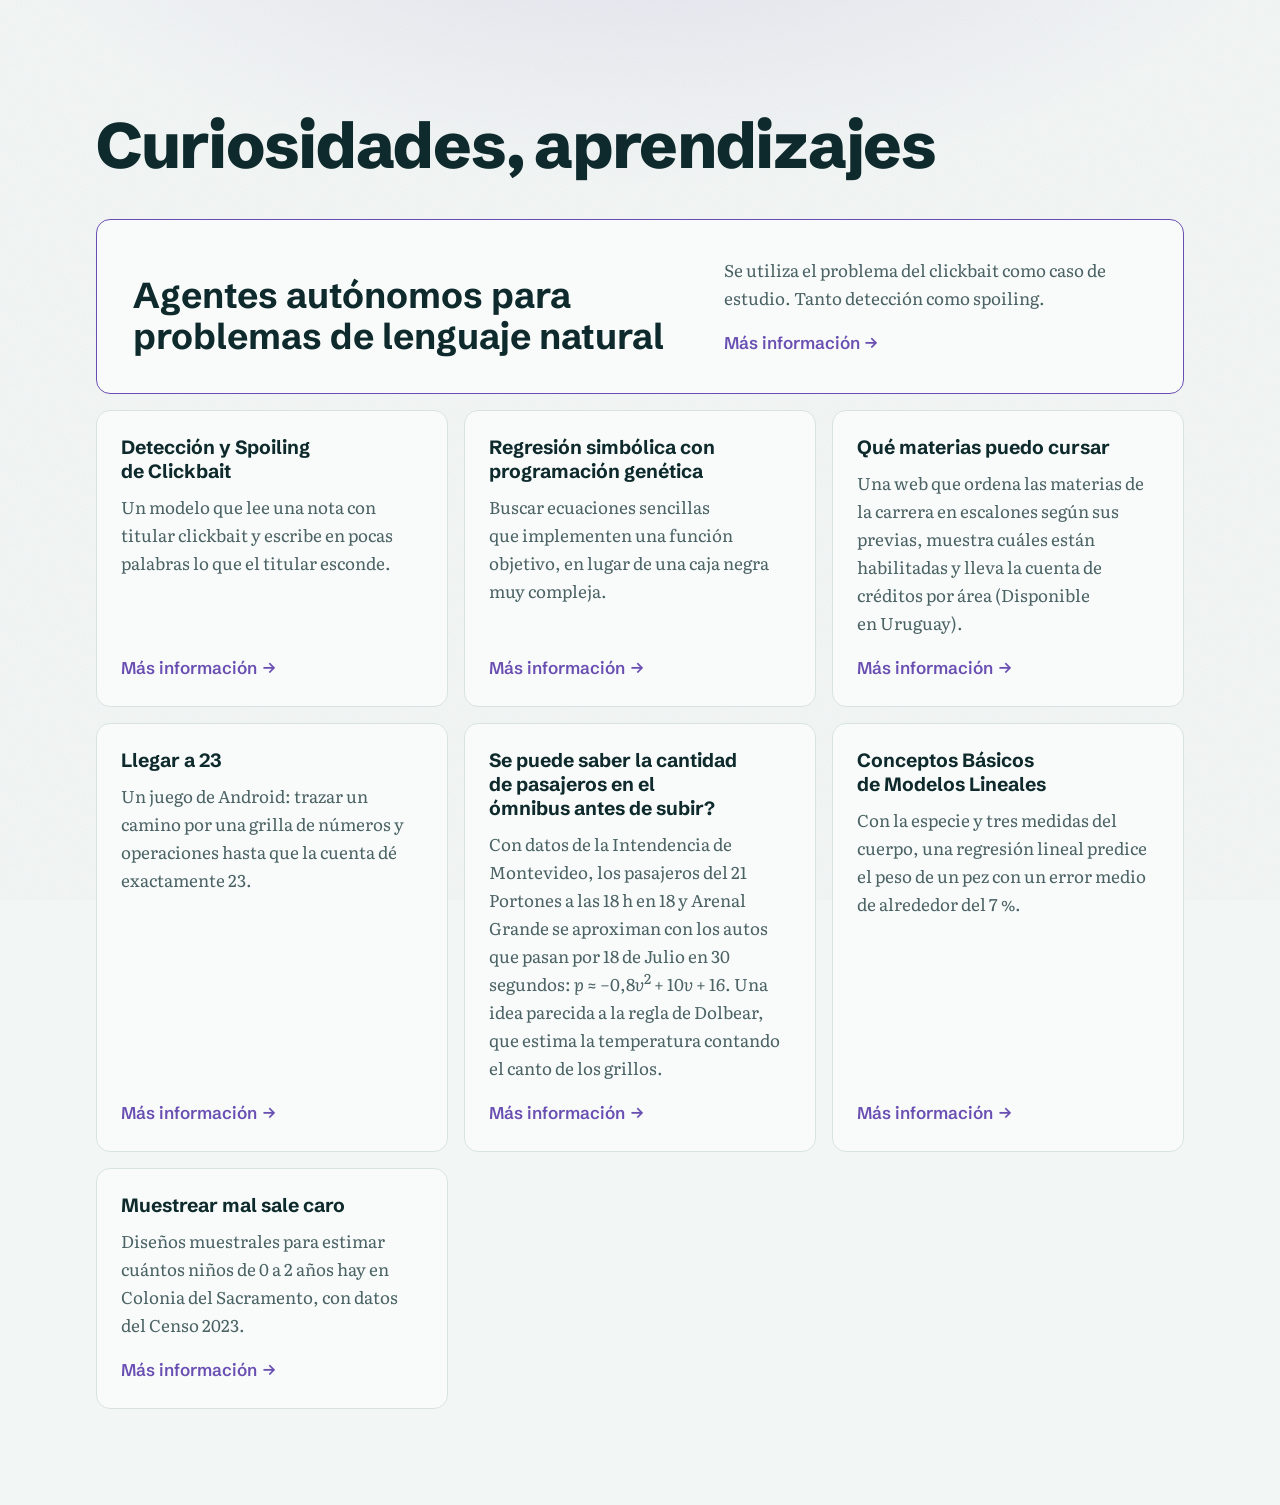
==== index.html @ 61225dcb "font" ====
<!doctype html>
<html lang="es">
<head>
  <meta charset="utf-8">
  <meta name="viewport" content="width=device-width, initial-scale=1">
  <title>Díaz Cerecetto</title>
  <link rel="preconnect" href="https://fonts.googleapis.com">
  <link rel="preconnect" href="https://fonts.gstatic.com" crossorigin>
  <link rel="stylesheet" href="https://fonts.googleapis.com/css2?family=Literata:ital,opsz,wght@0,7..72,400..700;1,7..72,400..700&family=Schibsted+Grotesk:wght@400..900&display=swap">
  <link rel="stylesheet" href="styles.css">
</head>
<body>
  <header>
    <h1>Curiosidades, aprendizajes</h1>
  </header>

  <main>
    <article>
      <h2>Agentes autónomos para problemas de lenguaje natural</h2>
      <p>Se utiliza el problema del clickbait como caso de estudio. Tanto detección como spoiling.</p>
      <p><a href="https://diazcerecetto.github.io/clickbait/">Más información</a></p>
    </article>

    <article>
      <h2>Detección y Spoiling de Clickbait</h2>
      <p>Un modelo que lee una nota con titular clickbait y escribe en pocas palabras lo que el titular esconde.</p>
      <p><a href="https://ceur-ws.org/Vol-4098/TA1C_paper1.pdf">Más información</a></p>
    </article>

    <article>
      <h2>Regresión simbólica con programación genética</h2>
      <p>Buscar ecuaciones sencillas que implementen una función objetivo, en lugar de una caja negra muy compleja.</p>
      <p><a href="https://hdl.handle.net/20.500.12008/48506">Más información</a></p>
    </article>

    <article>
      <h2>Qué materias puedo cursar</h2>
      <p>Una web que ordena las materias de la carrera en escalones según sus previas, muestra cuáles están habilitadas y lleva la cuenta de créditos por área (Disponible en Uruguay).</p>
      <p><a href="https://previas.uy">Más información</a></p>
    </article>

    <article>
      <!-- Más adelante: versión web jugable en esta página. -->
      <h2>Llegar a 23</h2>
      <p>Un juego de Android: trazar un camino por una grilla de números y operaciones hasta que la cuenta dé exactamente 23.</p>
      <p><a href="https://play.google.com/store/apps/details?id=com.twentythree.app">Más información</a></p>
    </article>

    <article>
      <h2>Se puede saber la cantidad de pasajeros en el ómnibus antes de subir?</h2>
      <p>Con datos de la Intendencia de Montevideo, los pasajeros del 21 Portones a las 18&nbsp;h en 18 y Arenal Grande se aproximan con los autos que pasan por 18 de Julio en 30 segundos: <var>p</var> ≈ −0,8<var>v</var><sup>2</sup> + 10<var>v</var> + 16. Una idea parecida a la regla de Dolbear, que estima la temperatura contando el canto de los grillos.</p>
      <p><a href="https://github.com/DiazCerecetto/EstadisticaDescriptiva25/blob/main/docs/Poster.png">Más información</a></p>
    </article>

    <article>
      <h2>Conceptos Básicos de Modelos Lineales</h2>
      <p>Con la especie y tres medidas del cuerpo, una regresión lineal predice el peso de un pez con un error medio de alrededor del 7&nbsp;%.</p>
      <p><a href="https://github.com/DiazCerecetto/Biometria-peces-R">Más información</a></p>
    </article>

    <article>
      <h2>Muestrear mal sale caro</h2>
      <p>Diseños muestrales para estimar cuántos niños de 0 a 2 años hay en Colonia del Sacramento, con datos del Censo 2023.</p>
      <p><a href="https://github.com/DiazCerecetto/muestreo-hogares">Más información</a></p>
    </article>
  </main>
</body>
</html>
---- styles.css ----
/* Colores */

:root {
  color-scheme: light dark;
  --fondo: light-dark(#f2f6f5, #0c1a1b);
  --tarjeta: light-dark(#f8fbfa, #102324);
  --texto: light-dark(#0f2a2c, #e1eeed);
  --texto-suave: light-dark(#4b6264, #94aaa9);
  --acento: light-dark(#6a4fb3, #c3b3ff);
  --linea: light-dark(#d8e3e1, #1e3031);

  --fuente-titulos: "Schibsted Grotesk", system-ui, sans-serif;
  --fuente-texto: "Literata", Georgia, serif;
}

::selection {
  background: var(--acento);
  color: var(--fondo);
}

/* Fondo: brillo arriba y textura de grano */

body {
  margin: 0;
  min-height: 100dvh;
  background:
    radial-gradient(60rem 30rem at 50% -10%, color-mix(in oklab, var(--acento) 14%, transparent), transparent 70%),
    var(--fondo);
  color: var(--texto);
  font-family: var(--fuente-texto);
  font-size: 1.0625rem;
  line-height: 1.65;
}

body::before {
  content: "";
  position: fixed;
  inset: 0;
  z-index: -1;
  pointer-events: none;
  opacity: 0.07;
  background-image: url("data:image/svg+xml,%3Csvg xmlns='http://www.w3.org/2000/svg' width='160' height='160'%3E%3Cfilter id='g'%3E%3CfeTurbulence type='fractalNoise' baseFrequency='.8' numOctaves='3' stitchTiles='stitch'/%3E%3C/filter%3E%3Crect width='100%25' height='100%25' filter='url(%23g)'/%3E%3C/svg%3E");
}

/* Estructura: título arriba y grilla de entradas */

header,
main {
  max-width: 68rem;
  margin: 0 auto;
  padding: 0 1.25rem;
}

header {
  padding-top: clamp(4rem, 10vw, 7rem);
  padding-bottom: 2.5rem;
}

main {
  display: grid;
  grid-template-columns: repeat(auto-fill, minmax(min(100%, 18rem), 1fr));
  gap: 1rem;
  padding-bottom: 6rem;
}

h1 {
  margin: 0;
  font-size: clamp(2.5rem, 7vw, 4rem);
  font-family: var(--fuente-titulos);
  font-weight: 800;
  line-height: 1.05;
  letter-spacing: -0.02em;
  text-wrap: balance;
}

/* Tarjetas */

article {
  position: relative;
  display: flex;
  flex-direction: column;
  padding: 1.5rem;
  background: var(--tarjeta);
  border: 1px solid var(--linea);
  border-radius: 0.875rem;
  transition: border-color 0.3s, background-color 0.3s;
}

h2 {
  margin: 0 0 0.6rem;
  font-size: 1.2rem;
  font-family: var(--fuente-titulos);
  font-weight: 700;
  line-height: 1.25;
  text-wrap: balance;
}

p {
  margin: 0 0 1rem;
  color: var(--texto-suave);
  text-wrap: pretty;
}

p:last-child {
  margin-top: auto;
  margin-bottom: 0;
}

var {
  font-style: italic;
}

sup {
  line-height: 0;
}

/* Destacado: la primera entrada ocupa todo el ancho */

article:first-child {
  grid-column: 1 / -1;
  border-color: var(--acento);
}

@media (min-width: 48rem) {
  article:first-child {
    display: grid;
    grid-template-columns: 1.3fr 1fr;
    column-gap: 2.5rem;
    align-items: end;
    padding: 2.25rem;
  }

  article:first-child h2 {
    grid-row: span 2;
    margin: 0;
    font-size: clamp(1.75rem, 3vw, 2.25rem);
    line-height: 1.15;
  }

  article:first-child p {
    grid-column: 2;
  }
}

/* Links: toda la tarjeta es clickeable */

a {
  color: var(--acento);
  font-family: var(--fuente-titulos);
  font-weight: 600;
  text-decoration: none;
  background: linear-gradient(currentColor, currentColor) 0 100% / 0 1px no-repeat;
  transition: background-size 0.3s;
}

a::before {
  content: "";
  position: absolute;
  inset: 0;
}

a::after {
  content: "→";
  display: inline-block;
  margin-left: 0.35em;
  transition: translate 0.3s;
}

a:focus-visible {
  outline: none;
}

article:has(a:focus-visible) {
  outline: 2px solid var(--acento);
  outline-offset: 3px;
}

@media (hover: hover) {
  article:hover {
    border-color: var(--acento);
    background: color-mix(in oklab, var(--tarjeta), var(--acento) 5%);
  }

  article:hover a {
    background-size: 100% 1px;
  }

  article:hover a::after {
    translate: 0.3em 0;
  }
}

/* Animaciones, solo si el visitante no pidió reducir el movimiento */

@media (prefers-reduced-motion: no-preference) {
  header {
    animation: aparecer 0.9s cubic-bezier(0.2, 0.7, 0.2, 1) both;
  }

  @supports (animation-timeline: view()) {
    article {
      animation: aparecer 1ms linear both;
      animation-timeline: view();
      animation-range: entry;
    }
  }
}

@keyframes aparecer {
  from {
    opacity: 0;
    translate: 0 1.5rem;
  }
}
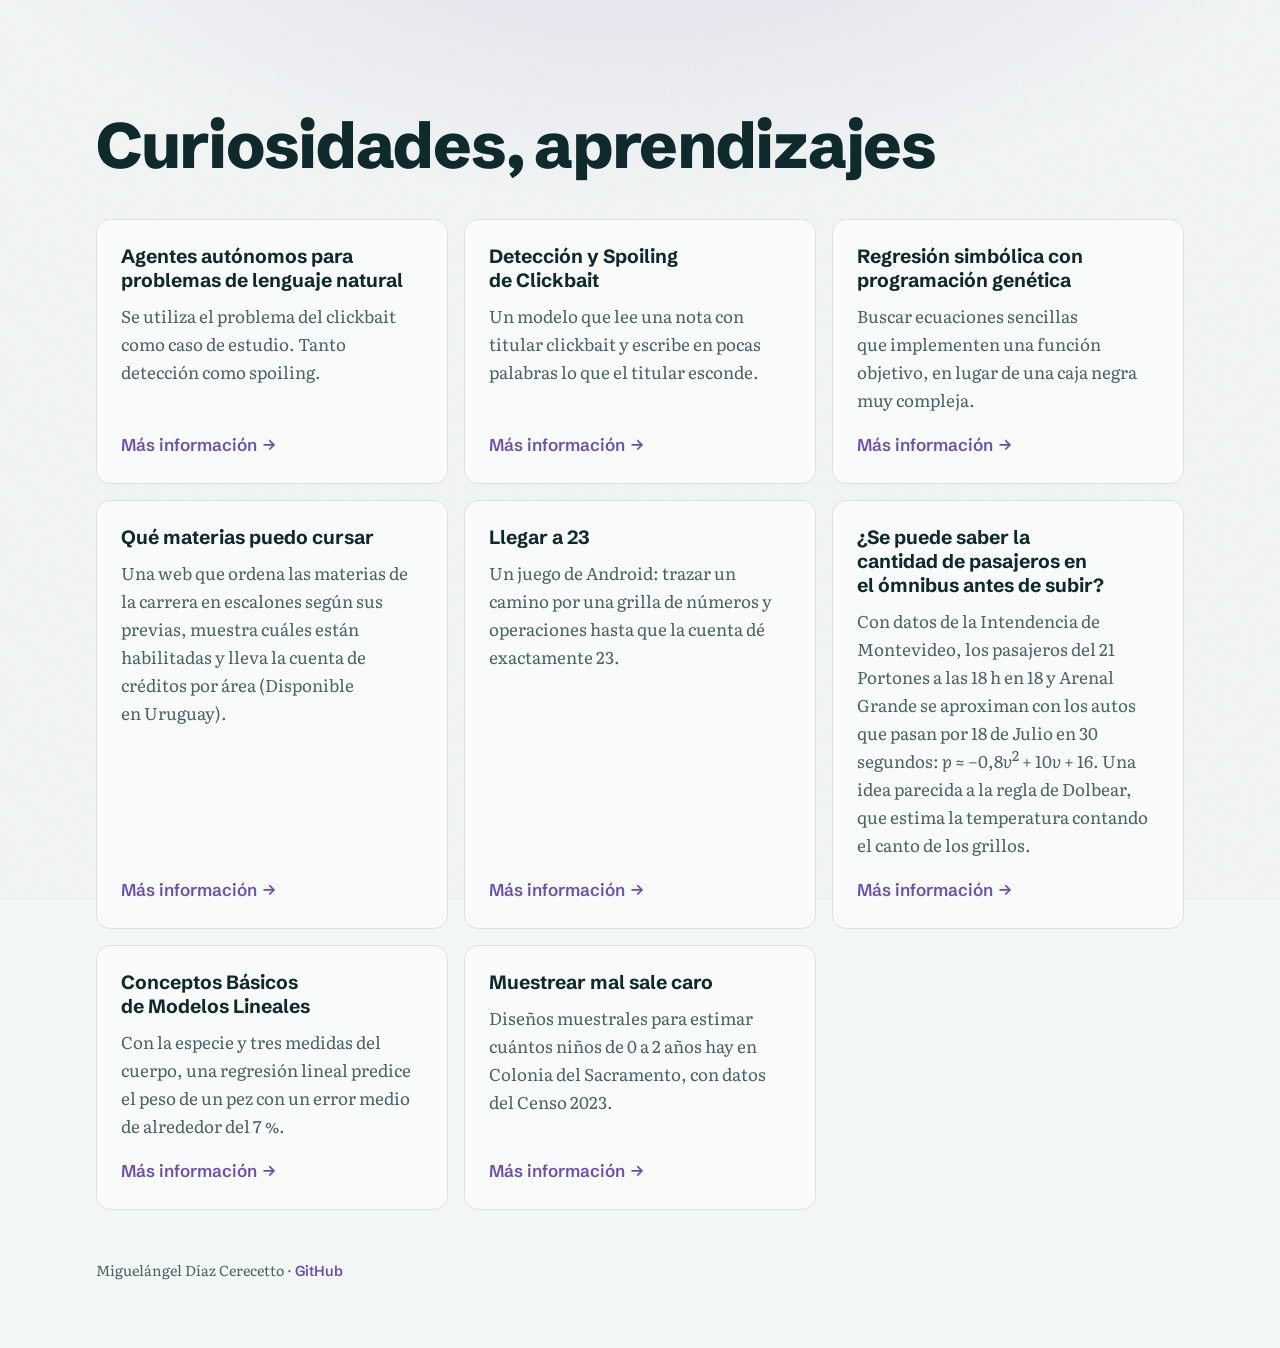
==== commit 410bdaf7: "detalles" ====
--- a/index.html
+++ b/index.html
@@ -47,7 +47,7 @@
     </article>
 
     <article>
-      <h2>Se puede saber la cantidad de pasajeros en el ómnibus antes de subir?</h2>
+      <h2>¿Se puede saber la cantidad de pasajeros en el ómnibus antes de subir?</h2>
       <p>Con datos de la Intendencia de Montevideo, los pasajeros del 21 Portones a las 18&nbsp;h en 18 y Arenal Grande se aproximan con los autos que pasan por 18 de Julio en 30 segundos: <var>p</var> ≈ −0,8<var>v</var><sup>2</sup> + 10<var>v</var> + 16. Una idea parecida a la regla de Dolbear, que estima la temperatura contando el canto de los grillos.</p>
       <p><a href="https://github.com/DiazCerecetto/EstadisticaDescriptiva25/blob/main/docs/Poster.png">Más información</a></p>
     </article>
@@ -64,5 +64,9 @@
       <p><a href="https://github.com/DiazCerecetto/muestreo-hogares">Más información</a></p>
     </article>
   </main>
+
+  <footer>
+    <p>Miguelángel Díaz Cerecetto · <a href="https://github.com/DiazCerecetto">GitHub</a></p>
+  </footer>
 </body>
 </html>
--- a/styles.css
+++ b/styles.css
@@ -45,7 +45,8 @@
 /* Estructura: título arriba y grilla de entradas */
 
 header,
-main {
+main,
+footer {
   max-width: 68rem;
   margin: 0 auto;
   padding: 0 1.25rem;
@@ -60,7 +61,21 @@
   display: grid;
   grid-template-columns: repeat(auto-fill, minmax(min(100%, 18rem), 1fr));
   gap: 1rem;
-  padding-bottom: 6rem;
+  padding-bottom: 3rem;
+}
+
+footer {
+  padding-bottom: 4rem;
+  font-size: 0.9rem;
+}
+
+footer p {
+  margin: 0;
+}
+
+footer a::before,
+footer a::after {
+  content: none;
 }
 
 h1 {
@@ -114,34 +129,6 @@
   line-height: 0;
 }
 
-/* Destacado: la primera entrada ocupa todo el ancho */
-
-article:first-child {
-  grid-column: 1 / -1;
-  border-color: var(--acento);
-}
-
-@media (min-width: 48rem) {
-  article:first-child {
-    display: grid;
-    grid-template-columns: 1.3fr 1fr;
-    column-gap: 2.5rem;
-    align-items: end;
-    padding: 2.25rem;
-  }
-
-  article:first-child h2 {
-    grid-row: span 2;
-    margin: 0;
-    font-size: clamp(1.75rem, 3vw, 2.25rem);
-    line-height: 1.15;
-  }
-
-  article:first-child p {
-    grid-column: 2;
-  }
-}
-
 /* Links: toda la tarjeta es clickeable */
 
 a {
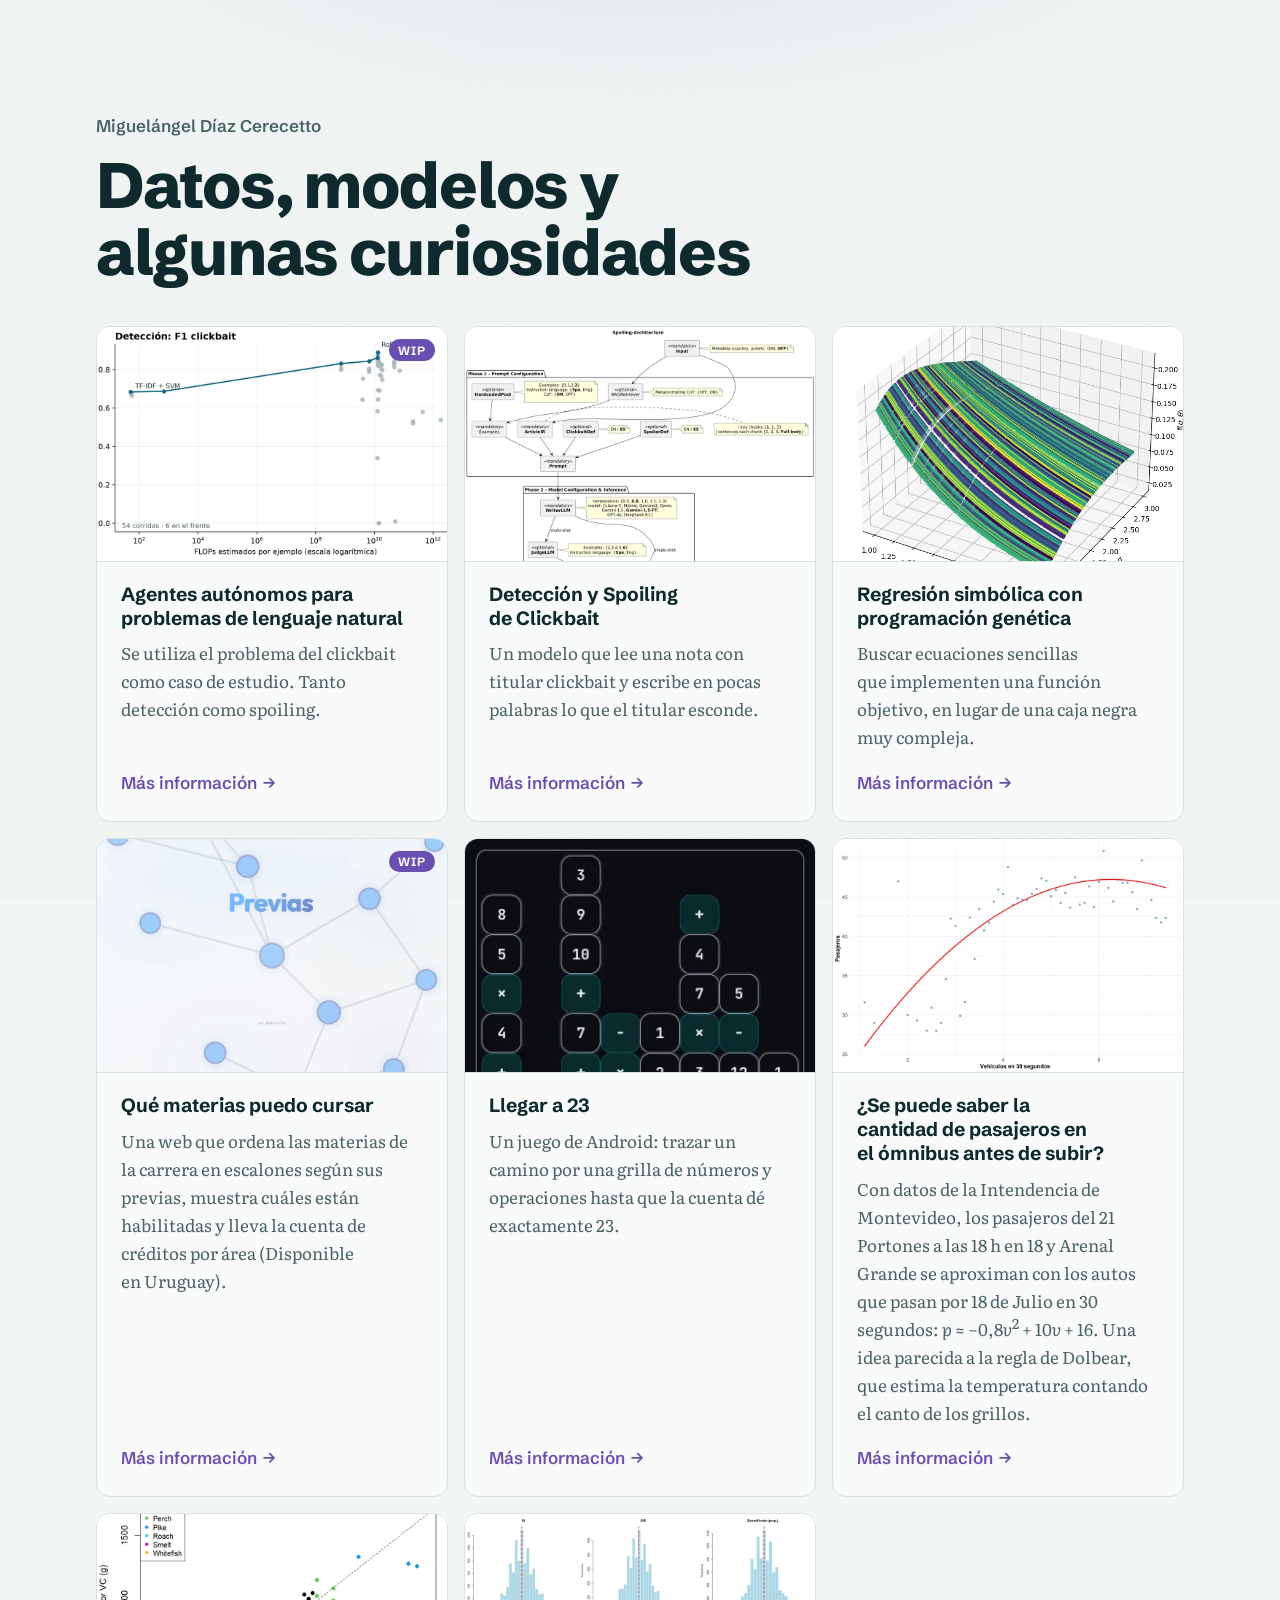
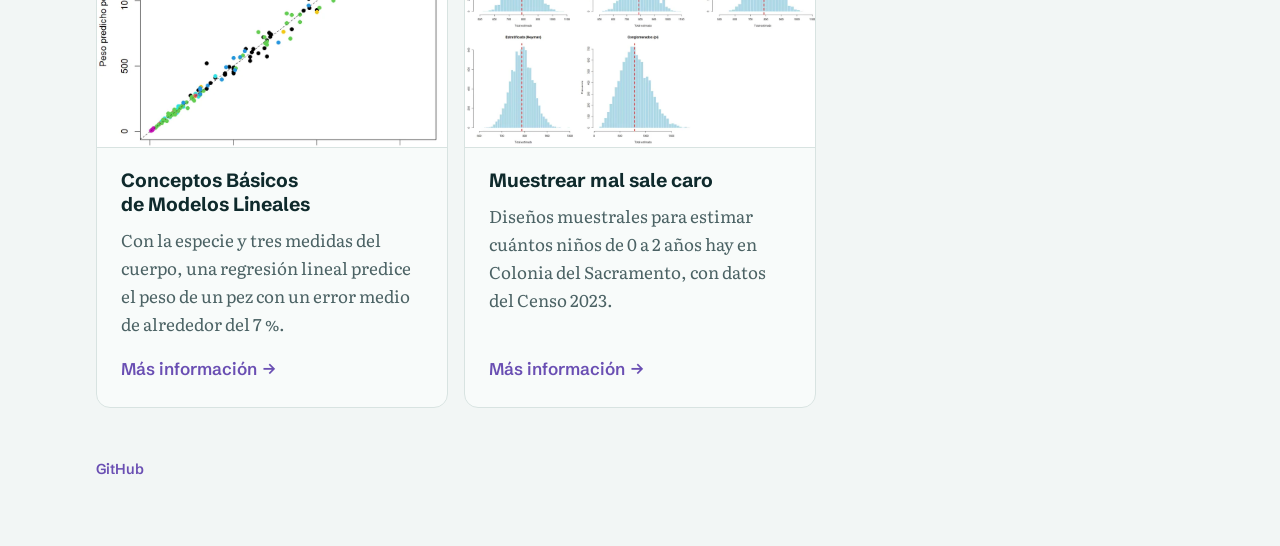
==== commit 81c391f6: "imagenes" ====
--- a/index.html
+++ b/index.html
@@ -3,7 +3,7 @@
 <head>
   <meta charset="utf-8">
   <meta name="viewport" content="width=device-width, initial-scale=1">
-  <title>Díaz Cerecetto</title>
+  <title>Datos, modelos y algunas curiosidades · Miguelángel Díaz Cerecetto</title>
   <link rel="preconnect" href="https://fonts.googleapis.com">
   <link rel="preconnect" href="https://fonts.gstatic.com" crossorigin>
   <link rel="stylesheet" href="https://fonts.googleapis.com/css2?family=Literata:ital,opsz,wght@0,7..72,400..700;1,7..72,400..700&family=Schibsted+Grotesk:wght@400..900&display=swap">
@@ -11,54 +11,63 @@
 </head>
 <body>
   <header>
-    <h1>Curiosidades, aprendizajes</h1>
+    <p class="autor">Miguelángel Díaz Cerecetto</p>
+    <h1>Datos, modelos y algunas curiosidades</h1>
   </header>
 
   <main>
     <article>
-      <h2>Agentes autónomos para problemas de lenguaje natural</h2>
+      <img src="img/agentes.webp" alt="Frente de Pareto de calidad contra costo de cómputo en la detección de clickbait" width="960" height="640" loading="lazy">
+      <h2>Agentes autónomos para problemas de lenguaje natural <span class="wip">WIP</span></h2>
       <p>Se utiliza el problema del clickbait como caso de estudio. Tanto detección como spoiling.</p>
       <p><a href="https://diazcerecetto.github.io/clickbait/">Más información</a></p>
     </article>
 
     <article>
+      <img src="img/spoilers.webp" alt="Diagrama del sistema de generación de spoilers presentado en IberLEF 2025" width="960" height="640" loading="lazy">
       <h2>Detección y Spoiling de Clickbait</h2>
       <p>Un modelo que lee una nota con titular clickbait y escribe en pocas palabras lo que el titular esconde.</p>
       <p><a href="https://ceur-ws.org/Vol-4098/TA1C_paper1.pdf">Más información</a></p>
     </article>
 
     <article>
+      <img src="img/regresion.webp" alt="Superficie tridimensional de una ecuación del benchmark Feynman" width="675" height="450" loading="lazy">
       <h2>Regresión simbólica con programación genética</h2>
       <p>Buscar ecuaciones sencillas que implementen una función objetivo, en lugar de una caja negra muy compleja.</p>
       <p><a href="https://hdl.handle.net/20.500.12008/48506">Más información</a></p>
     </article>
 
     <article>
-      <h2>Qué materias puedo cursar</h2>
+      <img src="img/previas.webp" alt="Portada de previas.uy, con un grafo de materias de fondo" width="960" height="640" loading="lazy">
+      <h2>Qué materias puedo cursar <span class="wip">WIP</span></h2>
       <p>Una web que ordena las materias de la carrera en escalones según sus previas, muestra cuáles están habilitadas y lleva la cuenta de créditos por área (Disponible en Uruguay).</p>
       <p><a href="https://previas.uy">Más información</a></p>
     </article>
 
     <article>
       <!-- Más adelante: versión web jugable en esta página. -->
+      <img src="img/juego23.webp" alt="Grilla de números y operaciones del juego 23" width="720" height="480" loading="lazy">
       <h2>Llegar a 23</h2>
       <p>Un juego de Android: trazar un camino por una grilla de números y operaciones hasta que la cuenta dé exactamente 23.</p>
       <p><a href="https://play.google.com/store/apps/details?id=com.twentythree.app">Más información</a></p>
     </article>
 
     <article>
+      <img src="img/omnibus.webp" alt="Pasajeros según vehículos contados en 30 segundos, con el ajuste cuadrático" width="960" height="640" loading="lazy">
       <h2>¿Se puede saber la cantidad de pasajeros en el ómnibus antes de subir?</h2>
       <p>Con datos de la Intendencia de Montevideo, los pasajeros del 21 Portones a las 18&nbsp;h en 18 y Arenal Grande se aproximan con los autos que pasan por 18 de Julio en 30 segundos: <var>p</var> ≈ −0,8<var>v</var><sup>2</sup> + 10<var>v</var> + 16. Una idea parecida a la regla de Dolbear, que estima la temperatura contando el canto de los grillos.</p>
       <p><a href="https://github.com/DiazCerecetto/EstadisticaDescriptiva25/blob/main/docs/Poster.png">Más información</a></p>
     </article>
 
     <article>
+      <img src="img/peces.webp" alt="Peso observado contra peso predicho por validación cruzada, coloreado por especie" width="960" height="640" loading="lazy">
       <h2>Conceptos Básicos de Modelos Lineales</h2>
       <p>Con la especie y tres medidas del cuerpo, una regresión lineal predice el peso de un pez con un error medio de alrededor del 7&nbsp;%.</p>
       <p><a href="https://github.com/DiazCerecetto/Biometria-peces-R">Más información</a></p>
     </article>
 
     <article>
+      <img src="img/muestreo.webp" alt="Distribuciones empíricas del estimador del total en cada diseño muestral" width="960" height="640" loading="lazy">
       <h2>Muestrear mal sale caro</h2>
       <p>Diseños muestrales para estimar cuántos niños de 0 a 2 años hay en Colonia del Sacramento, con datos del Censo 2023.</p>
       <p><a href="https://github.com/DiazCerecetto/muestreo-hogares">Más información</a></p>
@@ -66,7 +75,7 @@
   </main>
 
   <footer>
-    <p>Miguelángel Díaz Cerecetto · <a href="https://github.com/DiazCerecetto">GitHub</a></p>
+    <p><a href="https://github.com/DiazCerecetto">GitHub</a></p>
   </footer>
 </body>
 </html>
--- a/styles.css
+++ b/styles.css
@@ -78,6 +78,12 @@
   content: none;
 }
 
+.autor {
+  margin: 0 0 0.75rem;
+  font-family: var(--fuente-titulos);
+  font-weight: 600;
+}
+
 h1 {
   margin: 0;
   font-size: clamp(2.5rem, 7vw, 4rem);
@@ -101,6 +107,37 @@
   transition: border-color 0.3s, background-color 0.3s;
 }
 
+article img {
+  display: block;
+  width: calc(100% + 3rem);
+  height: auto;
+  aspect-ratio: 3 / 2;
+  object-fit: cover;
+  margin: -1.5rem -1.5rem 1.25rem;
+  border-bottom: 1px solid var(--linea);
+  border-radius: calc(0.875rem - 1px) calc(0.875rem - 1px) 0 0;
+  background: #fff;
+}
+
+@media (prefers-color-scheme: dark) {
+  article img {
+    filter: brightness(0.9);
+  }
+}
+
+.wip {
+  position: absolute;
+  top: 0.75rem;
+  right: 0.75rem;
+  padding: 0.2rem 0.6rem;
+  border-radius: 999px;
+  background: var(--acento);
+  color: var(--fondo);
+  font-size: 0.75rem;
+  font-weight: 700;
+  letter-spacing: 0.06em;
+}
+
 h2 {
   margin: 0 0 0.6rem;
   font-size: 1.2rem;
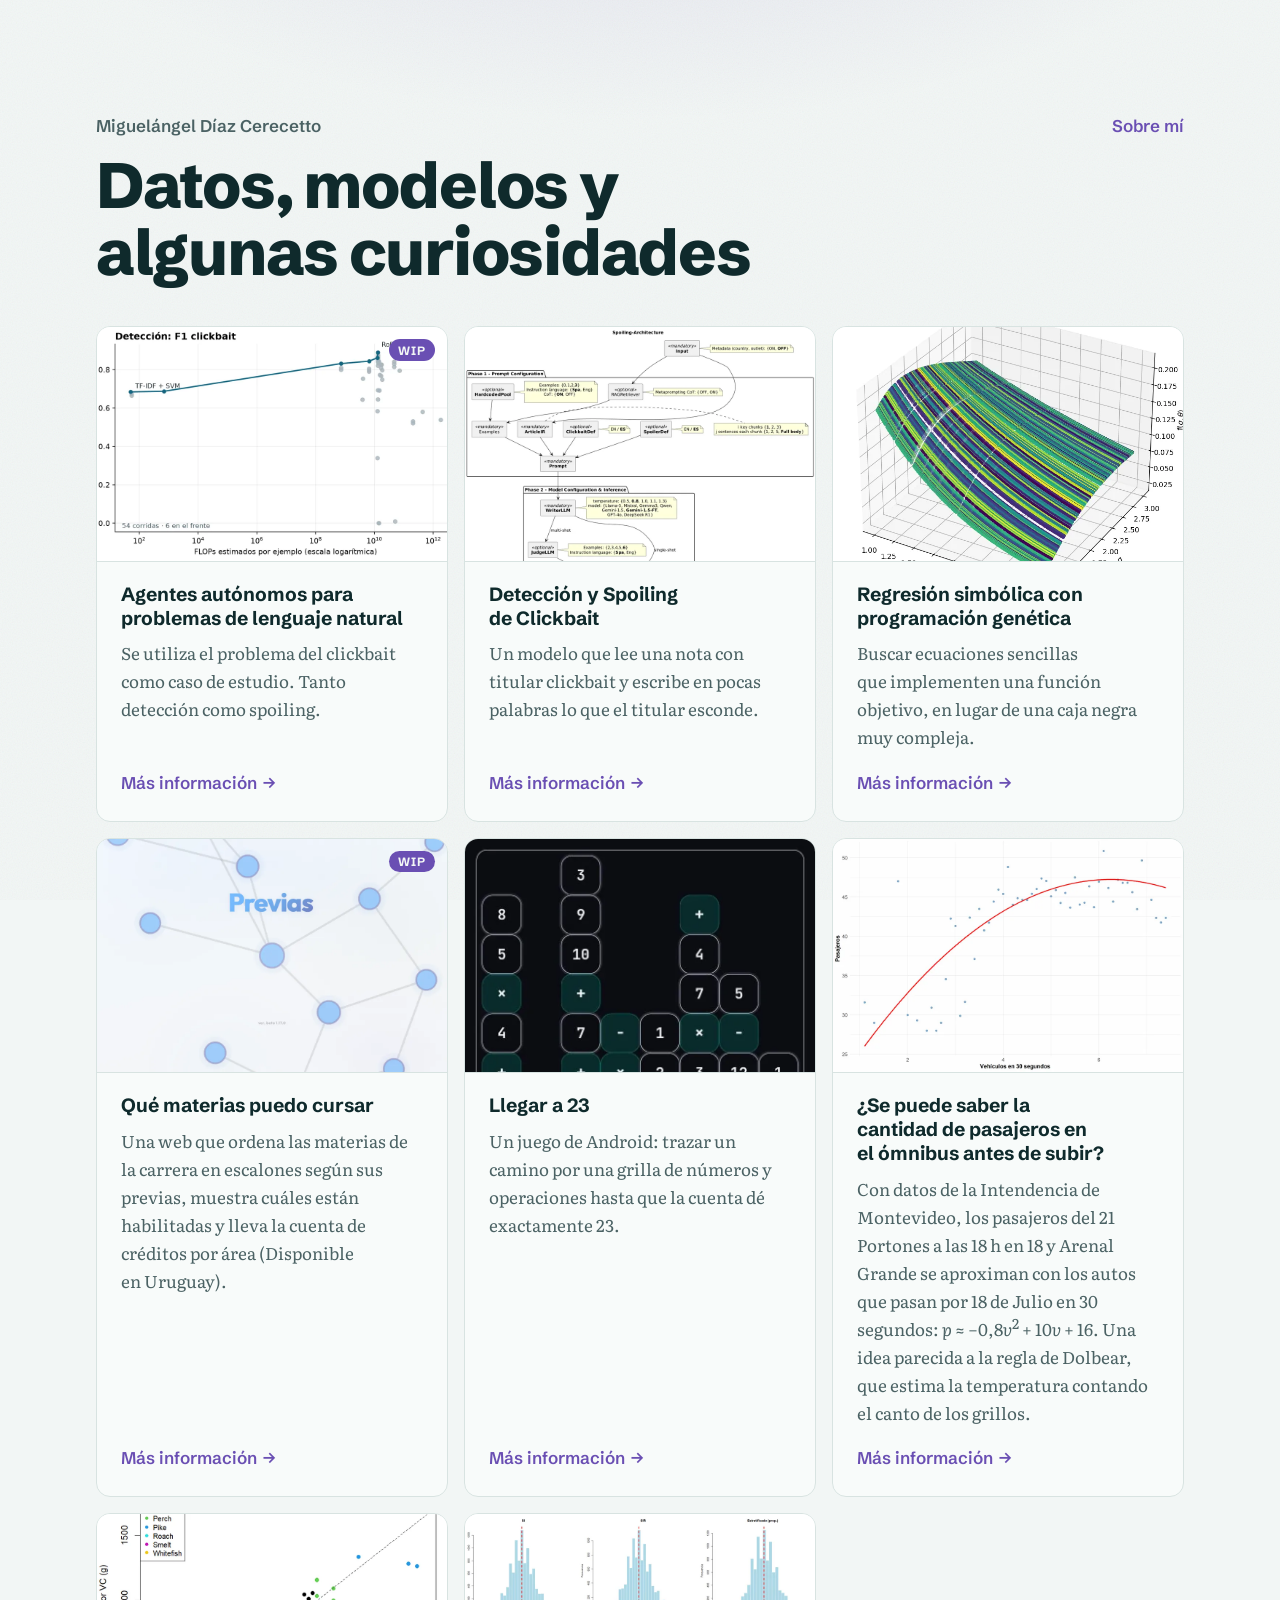
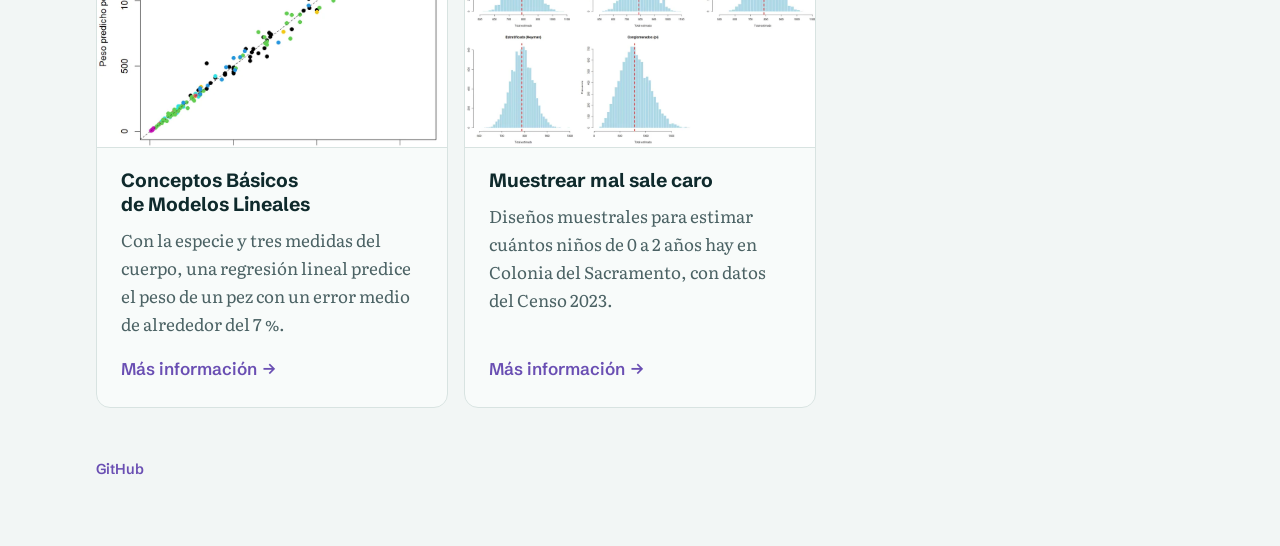
==== commit 4d11de20: "about me" ====
--- a/index.html
+++ b/index.html
@@ -11,40 +11,43 @@
 </head>
 <body>
   <header>
-    <p class="autor">Miguelángel Díaz Cerecetto</p>
+    <nav class="barra">
+      <p class="autor">Miguelángel Díaz Cerecetto</p>
+      <a href="cv.html">Sobre mí</a>
+    </nav>
     <h1>Datos, modelos y algunas curiosidades</h1>
   </header>
 
   <main>
-    <article>
+    <article id="agentes">
       <img src="img/agentes.webp" alt="Frente de Pareto de calidad contra costo de cómputo en la detección de clickbait" width="960" height="640" loading="lazy">
       <h2>Agentes autónomos para problemas de lenguaje natural <span class="wip">WIP</span></h2>
       <p>Se utiliza el problema del clickbait como caso de estudio. Tanto detección como spoiling.</p>
       <p><a href="https://diazcerecetto.github.io/clickbait/">Más información</a></p>
     </article>
 
-    <article>
+    <article id="spoilers">
       <img src="img/spoilers.webp" alt="Diagrama del sistema de generación de spoilers presentado en IberLEF 2025" width="960" height="640" loading="lazy">
       <h2>Detección y Spoiling de Clickbait</h2>
       <p>Un modelo que lee una nota con titular clickbait y escribe en pocas palabras lo que el titular esconde.</p>
       <p><a href="https://ceur-ws.org/Vol-4098/TA1C_paper1.pdf">Más información</a></p>
     </article>
 
-    <article>
+    <article id="regresion">
       <img src="img/regresion.webp" alt="Superficie tridimensional de una ecuación del benchmark Feynman" width="675" height="450" loading="lazy">
       <h2>Regresión simbólica con programación genética</h2>
       <p>Buscar ecuaciones sencillas que implementen una función objetivo, en lugar de una caja negra muy compleja.</p>
       <p><a href="https://hdl.handle.net/20.500.12008/48506">Más información</a></p>
     </article>
 
-    <article>
+    <article id="previas">
       <img src="img/previas.webp" alt="Portada de previas.uy, con un grafo de materias de fondo" width="960" height="640" loading="lazy">
       <h2>Qué materias puedo cursar <span class="wip">WIP</span></h2>
       <p>Una web que ordena las materias de la carrera en escalones según sus previas, muestra cuáles están habilitadas y lleva la cuenta de créditos por área (Disponible en Uruguay).</p>
       <p><a href="https://previas.uy">Más información</a></p>
     </article>
 
-    <article>
+    <article id="juego23">
       <!-- Más adelante: versión web jugable en esta página. -->
       <img src="img/juego23.webp" alt="Grilla de números y operaciones del juego 23" width="720" height="480" loading="lazy">
       <h2>Llegar a 23</h2>
@@ -52,21 +55,21 @@
       <p><a href="https://play.google.com/store/apps/details?id=com.twentythree.app">Más información</a></p>
     </article>
 
-    <article>
+    <article id="omnibus">
       <img src="img/omnibus.webp" alt="Pasajeros según vehículos contados en 30 segundos, con el ajuste cuadrático" width="960" height="640" loading="lazy">
       <h2>¿Se puede saber la cantidad de pasajeros en el ómnibus antes de subir?</h2>
       <p>Con datos de la Intendencia de Montevideo, los pasajeros del 21 Portones a las 18&nbsp;h en 18 y Arenal Grande se aproximan con los autos que pasan por 18 de Julio en 30 segundos: <var>p</var> ≈ −0,8<var>v</var><sup>2</sup> + 10<var>v</var> + 16. Una idea parecida a la regla de Dolbear, que estima la temperatura contando el canto de los grillos.</p>
       <p><a href="https://github.com/DiazCerecetto/EstadisticaDescriptiva25/blob/main/docs/Poster.png">Más información</a></p>
     </article>
 
-    <article>
+    <article id="peces">
       <img src="img/peces.webp" alt="Peso observado contra peso predicho por validación cruzada, coloreado por especie" width="960" height="640" loading="lazy">
       <h2>Conceptos Básicos de Modelos Lineales</h2>
       <p>Con la especie y tres medidas del cuerpo, una regresión lineal predice el peso de un pez con un error medio de alrededor del 7&nbsp;%.</p>
       <p><a href="https://github.com/DiazCerecetto/Biometria-peces-R">Más información</a></p>
     </article>
 
-    <article>
+    <article id="muestreo">
       <img src="img/muestreo.webp" alt="Distribuciones empíricas del estimador del total en cada diseño muestral" width="960" height="640" loading="lazy">
       <h2>Muestrear mal sale caro</h2>
       <p>Diseños muestrales para estimar cuántos niños de 0 a 2 años hay en Colonia del Sacramento, con datos del Censo 2023.</p>
--- a/styles.css
+++ b/styles.css
@@ -73,13 +73,16 @@
   margin: 0;
 }
 
-footer a::before,
-footer a::after {
-  content: none;
+.barra {
+  display: flex;
+  justify-content: space-between;
+  align-items: baseline;
+  gap: 1rem;
+  margin-bottom: 0.75rem;
 }
 
 .autor {
-  margin: 0 0 0.75rem;
+  margin: 0;
   font-family: var(--fuente-titulos);
   font-weight: 600;
 }
@@ -105,6 +108,12 @@
   border: 1px solid var(--linea);
   border-radius: 0.875rem;
   transition: border-color 0.3s, background-color 0.3s;
+  scroll-margin-top: 2rem;
+}
+
+article:target {
+  border-color: var(--acento);
+  box-shadow: 0 0 0 4px color-mix(in oklab, var(--acento) 25%, transparent);
 }
 
 article img {
@@ -138,6 +147,45 @@
   letter-spacing: 0.06em;
 }
 
+/* Celular: miniatura a la izquierda y texto a la derecha */
+
+@media (max-width: 40rem) {
+  article {
+    display: grid;
+    grid-template-columns: 5.5rem minmax(0, 1fr);
+    column-gap: 1rem;
+    align-items: start;
+    padding: 1rem;
+  }
+
+  article img {
+    grid-row: 1 / span 3;
+    width: 100%;
+    aspect-ratio: 1;
+    margin: 0;
+    border: 1px solid var(--linea);
+    border-radius: 0.6rem;
+  }
+
+  article p {
+    margin-bottom: 0.6rem;
+    font-size: 0.95rem;
+    line-height: 1.55;
+  }
+
+  article p:last-child {
+    margin-top: 0;
+  }
+
+  .wip {
+    position: static;
+    margin-left: 0.3rem;
+    padding: 0.1rem 0.45rem;
+    font-size: 0.65rem;
+    vertical-align: 0.15em;
+  }
+}
+
 h2 {
   margin: 0 0 0.6rem;
   font-size: 1.2rem;
@@ -154,8 +202,11 @@
 }
 
 p:last-child {
+  margin-bottom: 0;
+}
+
+article p:last-child {
   margin-top: auto;
-  margin-bottom: 0;
 }
 
 var {
@@ -166,7 +217,7 @@
   line-height: 0;
 }
 
-/* Links: toda la tarjeta es clickeable */
+/* Links. En las tarjetas, toda la tarjeta es clickeable */
 
 a {
   color: var(--acento);
@@ -177,13 +228,13 @@
   transition: background-size 0.3s;
 }
 
-a::before {
+article a::before {
   content: "";
   position: absolute;
   inset: 0;
 }
 
-a::after {
+article a::after {
   content: "→";
   display: inline-block;
   margin-left: 0.35em;
@@ -191,6 +242,11 @@
 }
 
 a:focus-visible {
+  outline: 2px solid var(--acento);
+  outline-offset: 2px;
+}
+
+article a:focus-visible {
   outline: none;
 }
 
@@ -200,6 +256,10 @@
 }
 
 @media (hover: hover) {
+  a:hover {
+    background-size: 100% 1px;
+  }
+
   article:hover {
     border-color: var(--acento);
     background: color-mix(in oklab, var(--tarjeta), var(--acento) 5%);
@@ -212,6 +272,246 @@
   article:hover a::after {
     translate: 0.3em 0;
   }
+}
+
+/* CV */
+
+main.cv {
+  display: block;
+}
+
+.subtitulo {
+  margin: 0.75rem 0 0;
+  font-size: 1.1rem;
+}
+
+.cv section {
+  display: grid;
+  gap: 0.5rem 2.5rem;
+  padding: 2.5rem 0;
+  border-top: 1px solid var(--linea);
+}
+
+@media (min-width: 52rem) {
+  .cv section {
+    grid-template-columns: 13rem minmax(0, 1fr);
+  }
+}
+
+.cv section > h2 {
+  margin: 0.15rem 0 1rem;
+  font-size: 1.05rem;
+}
+
+.item {
+  margin-bottom: 2rem;
+}
+
+.item:last-child {
+  margin-bottom: 0;
+}
+
+.item h3 {
+  margin: 0 0 0.2rem;
+  font-family: var(--fuente-titulos);
+  font-size: 1.05rem;
+  font-weight: 700;
+  line-height: 1.3;
+}
+
+.item .meta {
+  margin: 0 0 0.6rem;
+  font-size: 0.92rem;
+}
+
+.item ul,
+.idiomas {
+  margin: 0.5rem 0 0;
+  padding-left: 1.1rem;
+  color: var(--texto-suave);
+}
+
+.item li {
+  margin-bottom: 0.35rem;
+}
+
+.enlaces {
+  margin-top: 0.6rem;
+  font-size: 0.92rem;
+}
+
+.avance {
+  display: flex;
+  align-items: center;
+  gap: 0.75rem;
+  margin: 0.5rem 0 0;
+}
+
+progress {
+  flex: 1;
+  height: 0.5rem;
+  border: 0;
+  border-radius: 999px;
+  background: var(--linea);
+  overflow: hidden;
+  appearance: none;
+}
+
+progress::-webkit-progress-bar {
+  background: var(--linea);
+}
+
+progress::-webkit-progress-value {
+  background: var(--acento);
+  border-radius: 999px;
+}
+
+progress::-moz-progress-bar {
+  background: var(--acento);
+  border-radius: 999px;
+}
+
+.avance progress {
+  flex: 1 1 8rem;
+}
+
+.avance {
+  flex-wrap: wrap;
+}
+
+.en-curso {
+  padding: 0.1rem 0.5rem;
+  border-radius: 999px;
+  background: color-mix(in oklab, var(--acento) 15%, transparent);
+  color: var(--acento);
+  font-family: var(--fuente-titulos);
+  font-size: 0.75rem;
+  font-weight: 700;
+  white-space: nowrap;
+}
+
+.pendiente {
+  margin: 0.5rem 0 0;
+  font-size: 0.92rem;
+}
+
+.item .pendientes {
+  margin-top: 0.6rem;
+  padding-left: 0;
+}
+
+.pendientes li {
+  display: inline-flex;
+  align-items: center;
+  gap: 0.4rem;
+  background: transparent;
+  border-style: dashed;
+}
+
+.cursando {
+  margin: 0;
+  padding: 0;
+  list-style: none;
+}
+
+.cursando li {
+  display: flex;
+  flex-wrap: wrap;
+  justify-content: space-between;
+  gap: 0.25rem 1rem;
+  padding: 0.55rem 0;
+  border-bottom: 1px dashed var(--linea);
+  font-family: var(--fuente-titulos);
+  font-weight: 600;
+}
+
+.cursando li:last-child {
+  border-bottom: 0;
+}
+
+.cursando span {
+  font-weight: 400;
+  color: var(--texto-suave);
+}
+
+.avance span:not(.en-curso) {
+  font-size: 0.85rem;
+  color: var(--texto-suave);
+  font-variant-numeric: tabular-nums;
+  white-space: nowrap;
+}
+
+.empleo {
+  display: grid;
+  grid-template-columns: 5.5rem minmax(0, 1fr);
+  gap: 1.25rem;
+  align-items: start;
+}
+
+.logo {
+  box-sizing: border-box;
+  width: 5.5rem;
+  height: 3.5rem;
+  padding: 0.45rem;
+  object-fit: contain;
+  background: #fff;
+  border: 1px solid var(--linea);
+  border-radius: 0.6rem;
+}
+
+.cv input {
+  box-sizing: border-box;
+  width: 100%;
+  padding: 0.7rem 0.9rem;
+  font: inherit;
+  font-family: var(--fuente-titulos);
+  color: var(--texto);
+  background: var(--tarjeta);
+  border: 1px solid var(--linea);
+  border-radius: 0.6rem;
+}
+
+.cv input:focus-visible {
+  outline: 2px solid var(--acento);
+  border-color: var(--acento);
+}
+
+.grupo {
+  margin-top: 1.5rem;
+}
+
+.grupo h3 {
+  margin: 0 0 0.5rem;
+  font-family: var(--fuente-titulos);
+  font-size: 0.9rem;
+  font-weight: 600;
+  color: var(--texto-suave);
+}
+
+.chips {
+  display: flex;
+  flex-wrap: wrap;
+  gap: 0.4rem;
+  margin: 0;
+  padding: 0;
+  list-style: none;
+}
+
+.chips li {
+  padding: 0.25rem 0.7rem;
+  font-family: var(--fuente-titulos);
+  font-size: 0.88rem;
+  background: var(--tarjeta);
+  border: 1px solid var(--linea);
+  border-radius: 999px;
+}
+
+.chips li[hidden] {
+  display: none;
+}
+
+.sin-resultados {
+  margin-top: 1.5rem;
 }
 
 /* Animaciones, solo si el visitante no pidió reducir el movimiento */
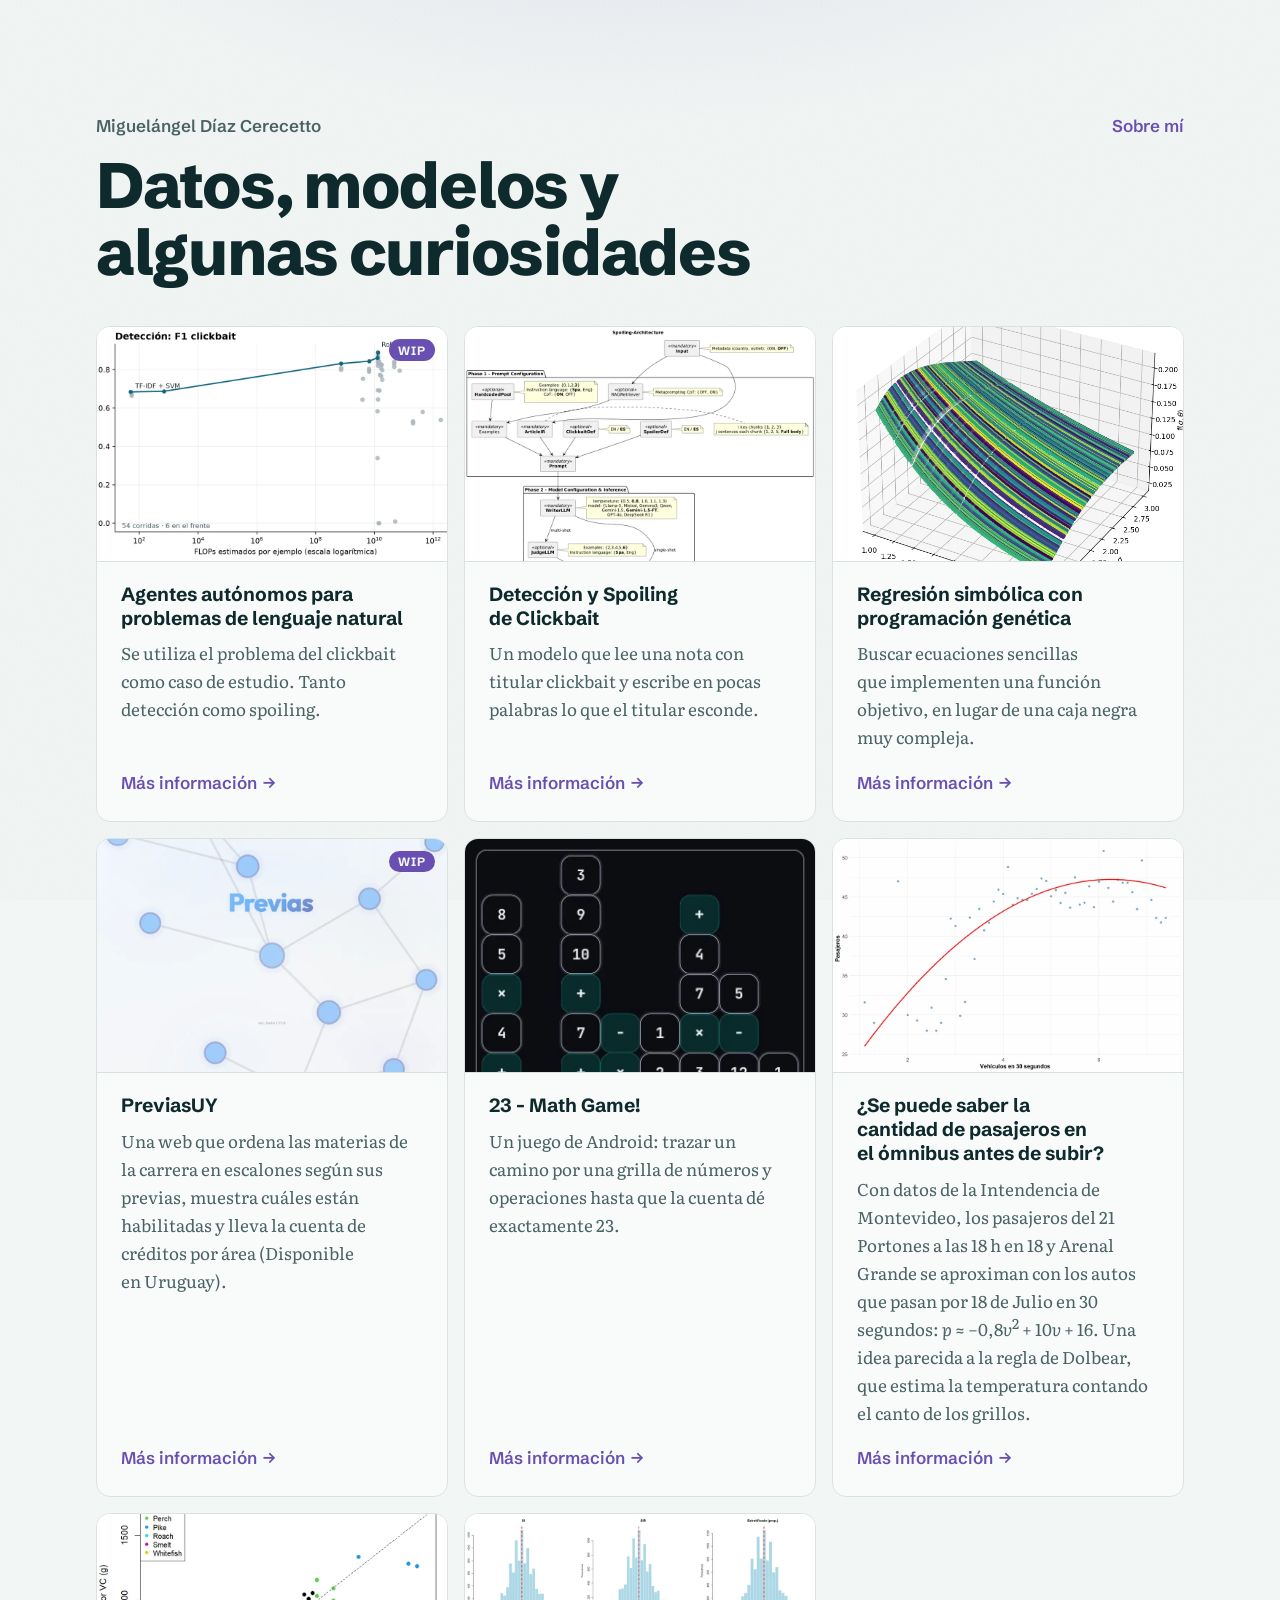
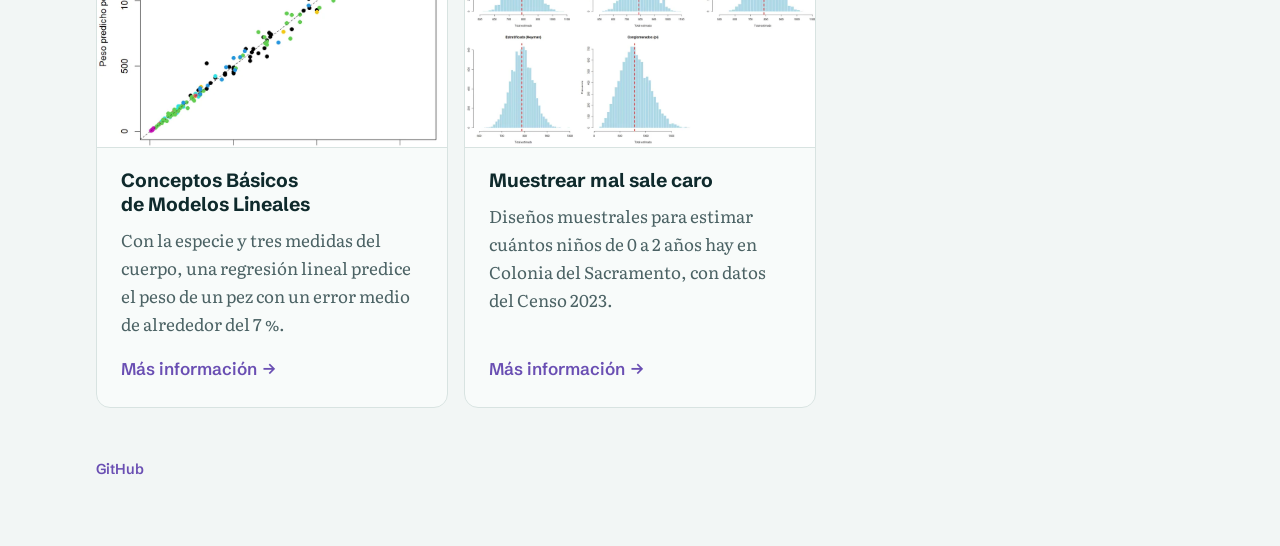
==== commit 8b901cad: "mejoras" ====
--- a/index.html
+++ b/index.html
@@ -3,7 +3,7 @@
 <head>
   <meta charset="utf-8">
   <meta name="viewport" content="width=device-width, initial-scale=1">
-  <title>Datos, modelos y algunas curiosidades · Miguelángel Díaz Cerecetto</title>
+  <title>Miguelángel Díaz Cerecetto: datos, modelos y algunas curiosidades</title>
   <link rel="preconnect" href="https://fonts.googleapis.com">
   <link rel="preconnect" href="https://fonts.gstatic.com" crossorigin>
   <link rel="stylesheet" href="https://fonts.googleapis.com/css2?family=Literata:ital,opsz,wght@0,7..72,400..700;1,7..72,400..700&family=Schibsted+Grotesk:wght@400..900&display=swap">
@@ -13,7 +13,7 @@
   <header>
     <nav class="barra">
       <p class="autor">Miguelángel Díaz Cerecetto</p>
-      <a href="cv.html">Sobre mí</a>
+      <a href="sobre_mi.html">Sobre mí</a>
     </nav>
     <h1>Datos, modelos y algunas curiosidades</h1>
   </header>
@@ -42,7 +42,7 @@
 
     <article id="previas">
       <img src="img/previas.webp" alt="Portada de previas.uy, con un grafo de materias de fondo" width="960" height="640" loading="lazy">
-      <h2>Qué materias puedo cursar <span class="wip">WIP</span></h2>
+      <h2>PreviasUY<span class="wip">WIP</span></h2>
       <p>Una web que ordena las materias de la carrera en escalones según sus previas, muestra cuáles están habilitadas y lleva la cuenta de créditos por área (Disponible en Uruguay).</p>
       <p><a href="https://previas.uy">Más información</a></p>
     </article>
@@ -50,7 +50,7 @@
     <article id="juego23">
       <!-- Más adelante: versión web jugable en esta página. -->
       <img src="img/juego23.webp" alt="Grilla de números y operaciones del juego 23" width="720" height="480" loading="lazy">
-      <h2>Llegar a 23</h2>
+      <h2>23 - Math Game!</h2>
       <p>Un juego de Android: trazar un camino por una grilla de números y operaciones hasta que la cuenta dé exactamente 23.</p>
       <p><a href="https://play.google.com/store/apps/details?id=com.twentythree.app">Más información</a></p>
     </article>
--- a/styles.css
+++ b/styles.css
@@ -95,6 +95,39 @@
   line-height: 1.05;
   letter-spacing: -0.02em;
   text-wrap: balance;
+}
+
+.bajada {
+  max-width: 40rem;
+  margin: 1rem 0 0;
+  color: var(--texto-suave);
+  font-size: 1.05rem;
+  line-height: 1.55;
+  text-wrap: pretty;
+}
+
+.redes {
+  display: flex;
+  gap: 0.9rem;
+  margin: 1.1rem 0 0;
+}
+
+.redes a {
+  display: inline-flex;
+  color: var(--texto-suave);
+  transition: color 0.2s, translate 0.2s;
+}
+
+.redes a:hover,
+.redes a:focus-visible {
+  color: var(--acento);
+  translate: 0 -2px;
+}
+
+.redes svg {
+  width: 1.6rem;
+  height: 1.6rem;
+  fill: currentColor;
 }
 
 /* Tarjetas */
@@ -324,8 +357,7 @@
   font-size: 0.92rem;
 }
 
-.item ul,
-.idiomas {
+.item ul {
   margin: 0.5rem 0 0;
   padding-left: 1.1rem;
   color: var(--texto-suave);
@@ -338,6 +370,10 @@
 .enlaces {
   margin-top: 0.6rem;
   font-size: 0.92rem;
+}
+
+.enlaces a + a {
+  margin-left: 1rem;
 }
 
 .avance {
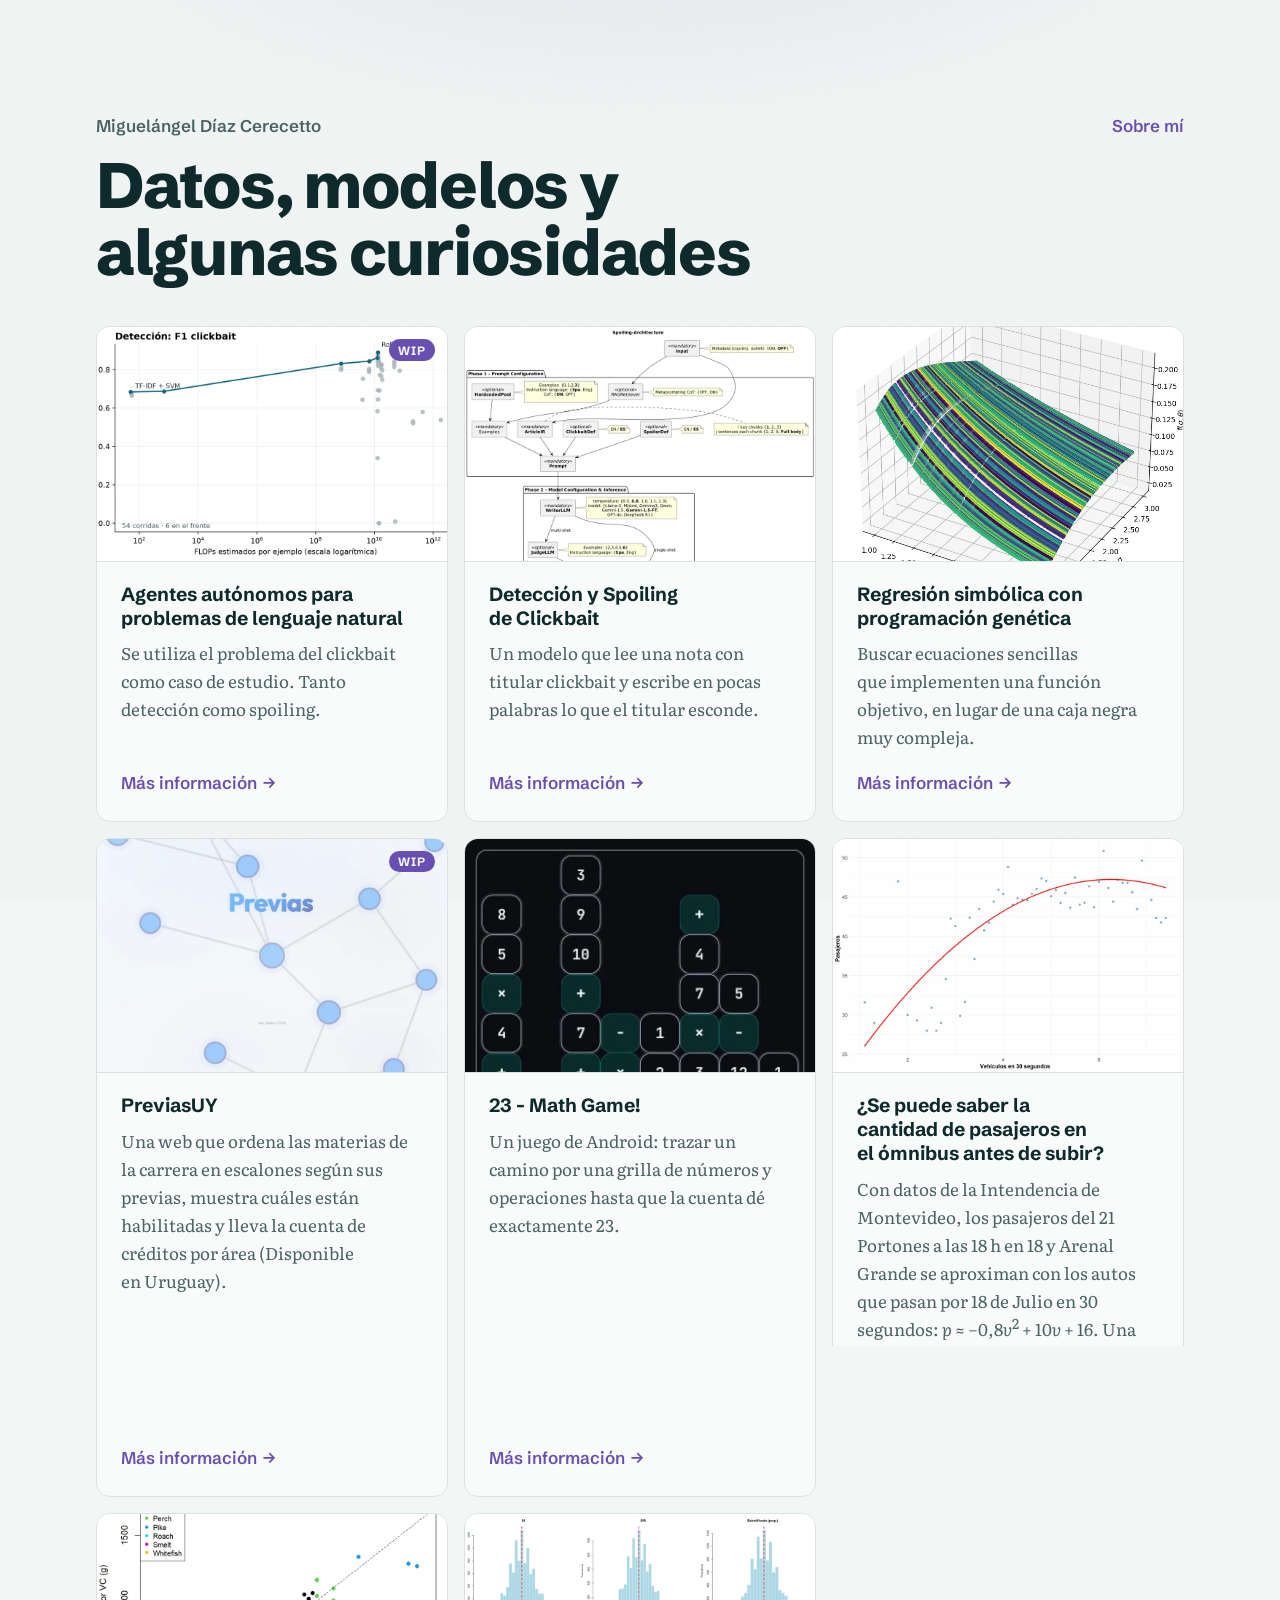
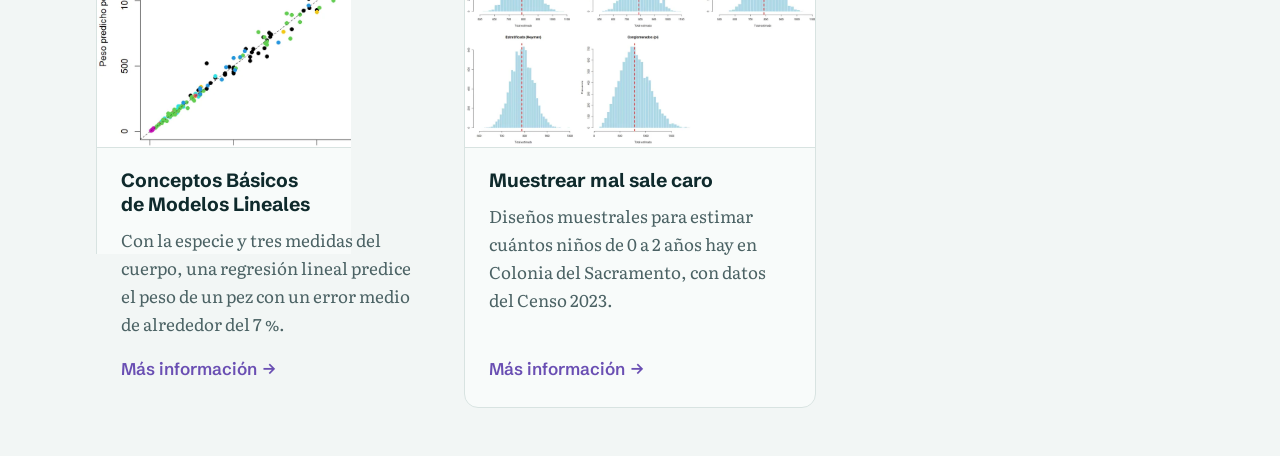
==== commit fd7b82be: "mejoras CSS" ====
--- a/index.html
+++ b/index.html
@@ -76,9 +76,5 @@
       <p><a href="https://github.com/DiazCerecetto/muestreo-hogares">Más información</a></p>
     </article>
   </main>
-
-  <footer>
-    <p><a href="https://github.com/DiazCerecetto">GitHub</a></p>
-  </footer>
 </body>
 </html>
--- a/styles.css
+++ b/styles.css
@@ -344,7 +344,90 @@
   margin-bottom: 0;
 }
 
-.item h3 {
+/* Formación: cada área es una etiqueta y sus carreras cuelgan de una línea de tiempo.
+   Punto vacío = en curso, punto lleno = terminada. */
+
+.area {
+  margin-bottom: 2.5rem;
+}
+
+.area:last-child {
+  margin-bottom: 0;
+}
+
+.area > h3 {
+  display: inline-block;
+  margin: 0 0 1rem;
+  padding: 0.15rem 0.6rem;
+  font-family: var(--fuente-titulos);
+  font-size: 0.85rem;
+  font-weight: 700;
+  color: var(--fondo);
+  background: var(--texto);
+  border-radius: 0.3rem;
+}
+
+.area .item {
+  position: relative;
+  margin: 0;
+  padding: 0 0 1.6rem 1.4rem;
+  border-left: 2px solid var(--linea);
+}
+
+.area .item::before {
+  content: "";
+  position: absolute;
+  left: -7px;
+  top: 0.4rem;
+  width: 12px;
+  height: 12px;
+  box-sizing: border-box;
+  border: 2px solid var(--acento);
+  border-radius: 50%;
+  background: var(--fondo);
+}
+
+.area .item.terminada::before {
+  background: var(--acento);
+}
+
+.area h4 {
+  margin-bottom: 0.6rem;
+}
+
+.area .avance {
+  margin-top: 0.6rem;
+}
+
+.area h4 .carrera {
+  display: block;
+  font-size: 1.15rem;
+}
+
+.area h4 .sep {
+  display: none;
+}
+
+.area h4 .datos {
+  display: block;
+  margin-top: 0.2rem;
+  font-size: 0.9rem;
+  font-weight: 500;
+  color: var(--texto-suave);
+}
+
+.area h4 + p {
+  margin: 0.5rem 0 0;
+  font-size: 0.95rem;
+  color: var(--texto-suave);
+}
+
+.area .item:last-child {
+  padding-bottom: 0.2rem;
+}
+
+.item h3,
+.item h4 {
   margin: 0 0 0.2rem;
   font-family: var(--fuente-titulos);
   font-size: 1.05rem;
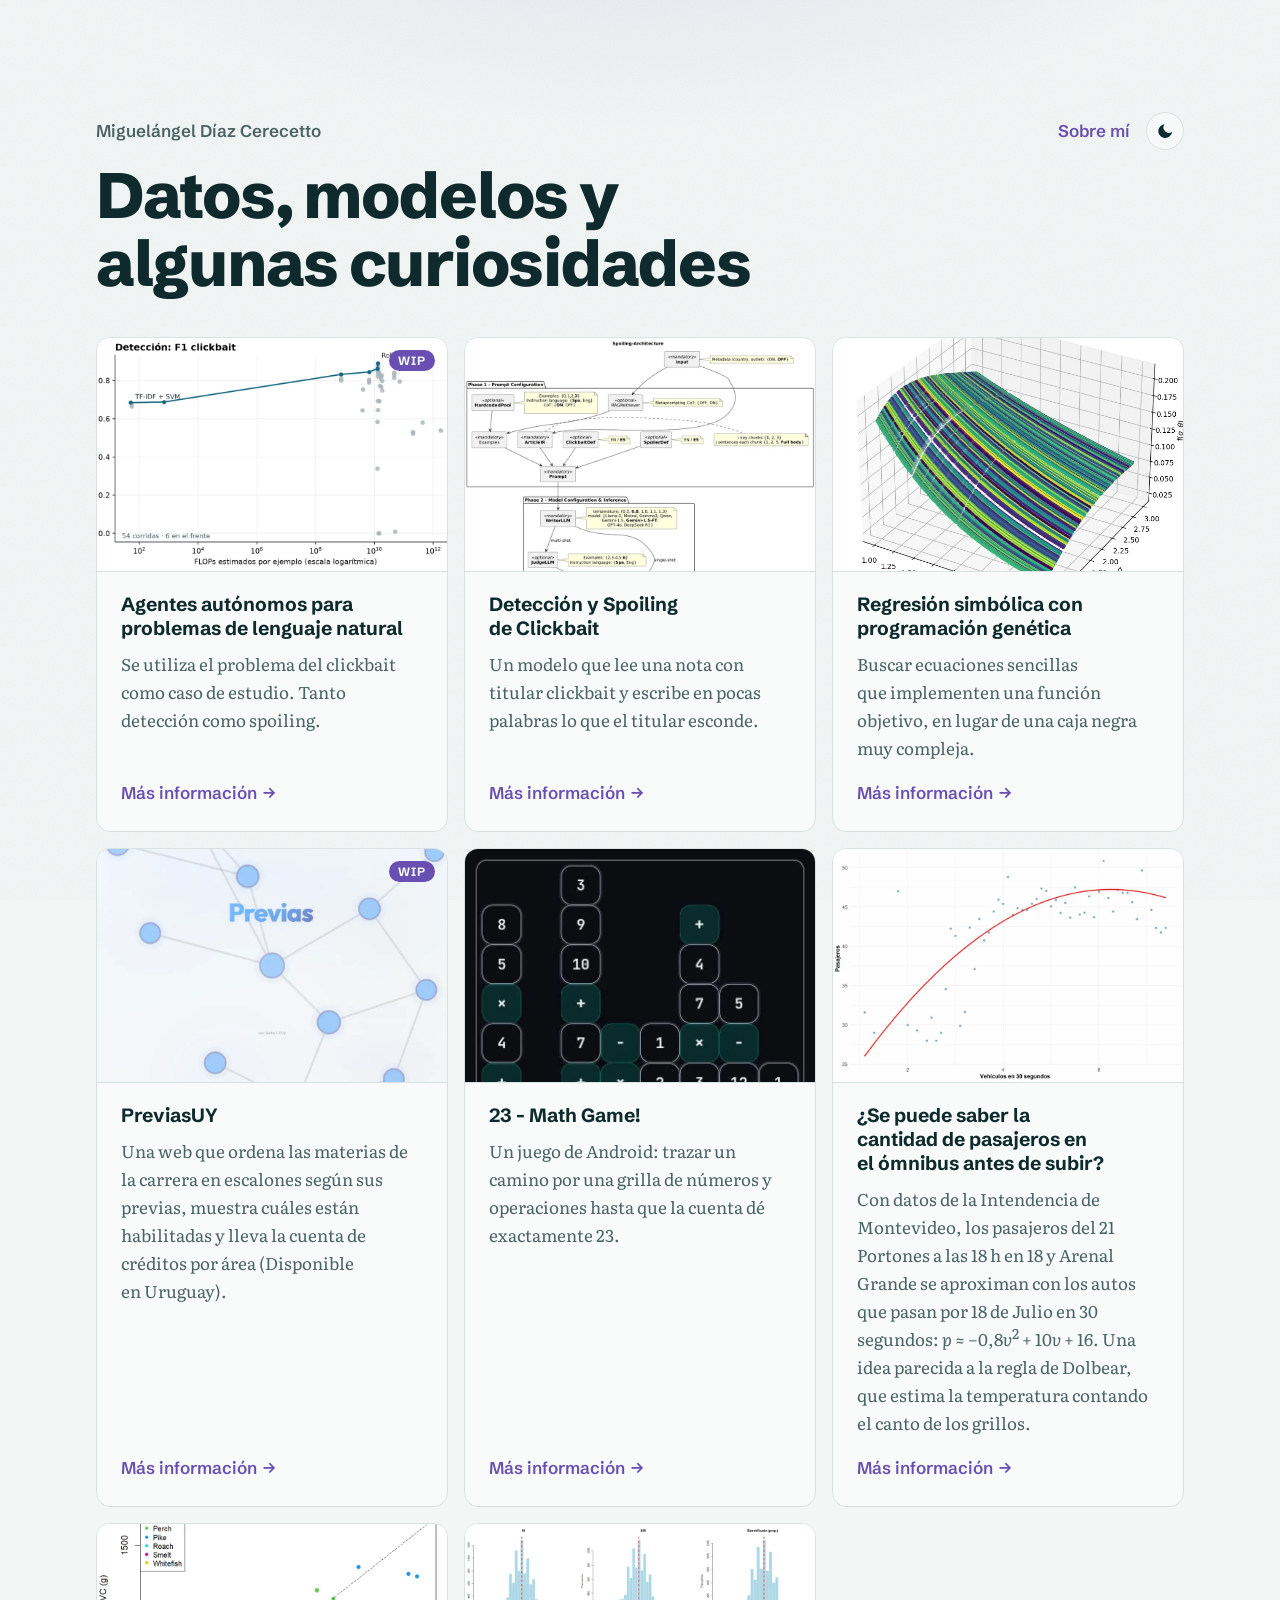
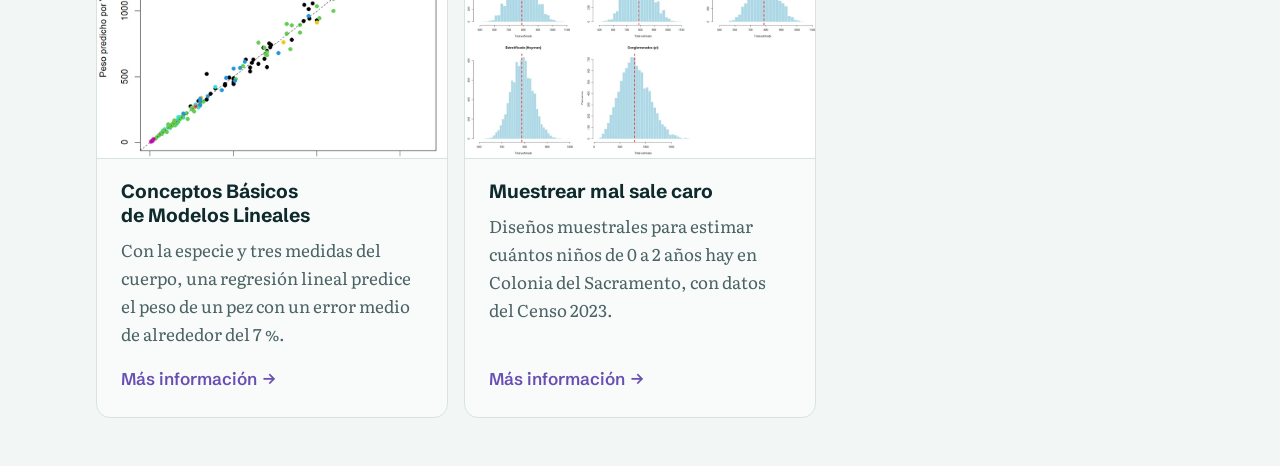
==== commit e3498778: "mejoras de UI" ====
--- a/index.html
+++ b/index.html
@@ -8,12 +8,16 @@
   <link rel="preconnect" href="https://fonts.gstatic.com" crossorigin>
   <link rel="stylesheet" href="https://fonts.googleapis.com/css2?family=Literata:ital,opsz,wght@0,7..72,400..700;1,7..72,400..700&family=Schibsted+Grotesk:wght@400..900&display=swap">
   <link rel="stylesheet" href="styles.css">
+  <script src="tema.js"></script>
 </head>
 <body>
   <header>
     <nav class="barra">
       <p class="autor">Miguelángel Díaz Cerecetto</p>
-      <a href="sobre_mi.html">Sobre mí</a>
+      <div class="acciones">
+        <a href="sobre_mi.html">Sobre mí</a>
+        <button class="cambiar-tema" type="button" aria-label="Cambiar tema"><svg class="icono-luna" viewBox="0 0 24 24" aria-hidden="true"><path d="M21 12.8A9 9 0 1 1 11.2 3a7 7 0 0 0 9.8 9.8z"/></svg><svg class="icono-sol" viewBox="0 0 24 24" aria-hidden="true"><circle cx="12" cy="12" r="4.2"/><path d="M12 2v2.2M12 19.8V22M4.9 4.9l1.6 1.6M17.5 17.5l1.6 1.6M2 12h2.2M19.8 12H22M4.9 19.1l1.6-1.6M17.5 6.5l1.6-1.6"/></svg></button>
+      </div>
     </nav>
     <h1>Datos, modelos y algunas curiosidades</h1>
   </header>
--- a/styles.css
+++ b/styles.css
@@ -11,6 +11,22 @@
 
   --fuente-titulos: "Schibsted Grotesk", system-ui, sans-serif;
   --fuente-texto: "Literata", Georgia, serif;
+}
+
+/* Tema elegido con el botón; sin elección, manda el sistema */
+
+:root[data-tema="claro"] {
+  color-scheme: light;
+}
+
+:root[data-tema="oscuro"] {
+  color-scheme: dark;
+}
+
+::view-transition-old(root),
+::view-transition-new(root) {
+  animation: none;
+  mix-blend-mode: normal;
 }
 
 ::selection {
@@ -76,9 +92,93 @@
 .barra {
   display: flex;
   justify-content: space-between;
-  align-items: baseline;
+  align-items: center;
   gap: 1rem;
   margin-bottom: 0.75rem;
+}
+
+.acciones {
+  display: flex;
+  align-items: center;
+  gap: 1rem;
+}
+
+.cambiar-tema {
+  display: grid;
+  place-items: center;
+  flex: none;
+  width: 2.4rem;
+  height: 2.4rem;
+  padding: 0;
+  color: var(--texto);
+  background: color-mix(in oklab, var(--tarjeta) 70%, transparent);
+  border: 1px solid var(--linea);
+  border-radius: 50%;
+  cursor: pointer;
+  transition: color 0.2s, border-color 0.2s;
+}
+
+.cambiar-tema:hover,
+.cambiar-tema:focus-visible {
+  color: var(--acento);
+  border-color: var(--acento);
+}
+
+.cambiar-tema:focus-visible {
+  outline: 2px solid var(--acento);
+  outline-offset: 2px;
+}
+
+.cambiar-tema svg {
+  width: 1.15rem;
+  height: 1.15rem;
+  transition: rotate 0.4s cubic-bezier(0.2, 0.7, 0.2, 1);
+}
+
+.cambiar-tema:hover svg {
+  rotate: -20deg;
+}
+
+.icono-luna {
+  fill: currentColor;
+}
+
+.icono-sol {
+  display: none;
+  fill: currentColor;
+  stroke: currentColor;
+  stroke-width: 2;
+  stroke-linecap: round;
+}
+
+/* En oscuro se muestra el sol (para volver a claro) y las imágenes bajan un poco el brillo */
+
+:root[data-tema="oscuro"] .icono-sol {
+  display: block;
+}
+
+:root[data-tema="oscuro"] .icono-luna {
+  display: none;
+}
+
+:root[data-tema="oscuro"] .miniatura img,
+:root[data-tema="oscuro"] article img {
+  filter: brightness(0.88);
+}
+
+@media (prefers-color-scheme: dark) {
+  :root:not([data-tema="claro"]) .icono-sol {
+    display: block;
+  }
+
+  :root:not([data-tema="claro"]) .icono-luna {
+    display: none;
+  }
+
+  :root:not([data-tema="claro"]) .miniatura img,
+  :root:not([data-tema="claro"]) article img {
+    filter: brightness(0.88);
+  }
 }
 
 .autor {
@@ -311,6 +411,7 @@
 
 main.cv {
   display: block;
+  counter-reset: seccion;
 }
 
 .subtitulo {
@@ -321,19 +422,44 @@
 .cv section {
   display: grid;
   gap: 0.5rem 2.5rem;
-  padding: 2.5rem 0;
+  padding: 3rem 0;
   border-top: 1px solid var(--linea);
+}
+
+/* Título de sección con su número; en escritorio queda fijo mientras se recorre la sección */
+
+.cv section > h2 {
+  margin: 0 0 1.25rem;
+  font-size: 1.4rem;
+  font-weight: 800;
+  line-height: 1.15;
+  letter-spacing: -0.01em;
+  text-wrap: balance;
+  counter-increment: seccion;
+}
+
+.cv section > h2::before {
+  content: counter(seccion, decimal-leading-zero);
+  display: block;
+  margin-bottom: 0.35rem;
+  font-family: var(--fuente-texto);
+  font-size: 0.95rem;
+  font-weight: 400;
+  font-style: italic;
+  letter-spacing: 0;
+  color: var(--acento);
 }
 
 @media (min-width: 52rem) {
   .cv section {
-    grid-template-columns: 13rem minmax(0, 1fr);
-  }
-}
-
-.cv section > h2 {
-  margin: 0.15rem 0 1rem;
-  font-size: 1.05rem;
+    grid-template-columns: 14rem minmax(0, 1fr);
+  }
+
+  .cv section > h2 {
+    position: sticky;
+    top: 2rem;
+    align-self: start;
+  }
 }
 
 .item {
@@ -446,6 +572,12 @@
   color: var(--texto-suave);
 }
 
+.item .nota {
+  margin: 0.4rem 0 0;
+  font-size: 0.95rem;
+  color: var(--texto-suave);
+}
+
 .item li {
   margin-bottom: 0.35rem;
 }
@@ -578,6 +710,182 @@
   border-radius: 0.6rem;
 }
 
+/* Investigación: miniatura al costado del texto (arriba en pantallas chicas) */
+
+.con-imagen {
+  display: grid;
+  gap: 1rem 1.5rem;
+}
+
+@media (min-width: 40rem) {
+  .con-imagen {
+    grid-template-columns: 11rem minmax(0, 1fr);
+    align-items: start;
+  }
+}
+
+.miniatura {
+  position: relative;
+  display: block;
+  overflow: hidden;
+  aspect-ratio: 3 / 2;
+  border: 1px solid var(--linea);
+  border-radius: 0.6rem;
+  cursor: zoom-in;
+  transform-origin: left center;
+  transition: border-color 0.25s, scale 0.35s cubic-bezier(0.2, 0.7, 0.2, 1), box-shadow 0.35s;
+}
+
+.miniatura:focus-visible {
+  outline: 2px solid var(--acento);
+  outline-offset: 3px;
+}
+
+/* Con mouse, la miniatura se agranda sobre el texto al pasar por encima */
+
+@media (hover: hover) and (pointer: fine) and (min-width: 40rem) {
+  .con-imagen:hover,
+  .proyectos li:hover {
+    position: relative;
+    z-index: 3;
+  }
+
+  .miniatura:hover {
+    z-index: 5;
+    scale: var(--ampliar, 2);
+    border-color: var(--acento);
+    box-shadow: 0 18px 40px -12px rgb(0 0 0 / 0.4);
+    transition-delay: 0.12s;
+  }
+
+  .proyectos .miniatura {
+    --ampliar: 2.8;
+  }
+}
+
+.miniatura img {
+  display: block;
+  width: 100%;
+  height: 100%;
+  object-fit: cover;
+  transition: scale 0.5s cubic-bezier(0.2, 0.7, 0.2, 1);
+}
+
+.con-imagen:hover .miniatura,
+.proyectos li:hover .miniatura {
+  border-color: var(--acento);
+}
+
+/* Visor: la imagen en grande al hacer clic en una miniatura */
+
+.visor {
+  max-width: min(92vw, 70rem);
+  max-height: 92dvh;
+  padding: 0;
+  overflow: hidden;
+  color: var(--texto);
+  background: var(--tarjeta);
+  border: 1px solid var(--linea);
+  border-radius: 0.9rem;
+  box-shadow: 0 30px 80px -20px rgb(0 0 0 / 0.5);
+}
+
+.visor::backdrop {
+  background: rgb(6 16 17 / 0.72);
+  backdrop-filter: blur(4px);
+}
+
+.visor img {
+  display: block;
+  max-width: min(92vw, 70rem);
+  max-height: calc(92dvh - 3rem);
+  width: auto;
+  height: auto;
+  margin: 0 auto;
+}
+
+.visor p {
+  margin: 0;
+  padding: 0.7rem 3.5rem 0.75rem 1rem;
+  font-family: var(--fuente-titulos);
+  font-size: 0.92rem;
+  font-weight: 600;
+  border-top: 1px solid var(--linea);
+}
+
+.visor .cerrar {
+  position: absolute;
+  right: 0.6rem;
+  bottom: 0.45rem;
+  width: 2.1rem;
+  height: 2.1rem;
+  padding: 0;
+  font: 600 1.3rem/1 var(--fuente-titulos);
+  color: var(--texto);
+  background: transparent;
+  border: 1px solid var(--linea);
+  border-radius: 50%;
+  cursor: pointer;
+}
+
+.visor .cerrar:hover,
+.visor .cerrar:focus-visible {
+  color: var(--acento);
+  border-color: var(--acento);
+}
+
+@media (prefers-reduced-motion: no-preference) {
+  .visor[open] {
+    animation: abrir-visor 0.3s cubic-bezier(0.2, 0.7, 0.2, 1);
+  }
+
+  .visor[open]::backdrop {
+    animation: fundido 0.3s ease-out;
+  }
+}
+
+@keyframes abrir-visor {
+  from {
+    opacity: 0;
+    scale: 0.94;
+  }
+}
+
+@keyframes fundido {
+  from {
+    opacity: 0;
+  }
+}
+
+/* Proyectos: miniatura chica a la izquierda de cada uno */
+
+.item .proyectos {
+  margin: 0;
+  padding: 0;
+  list-style: none;
+}
+
+.item .proyectos li {
+  display: grid;
+  grid-template-columns: 6.5rem minmax(0, 1fr);
+  gap: 1rem;
+  align-items: start;
+  margin-bottom: 1.1rem;
+}
+
+@media (max-width: 40rem) {
+  .item .proyectos li {
+    grid-template-columns: 4.25rem minmax(0, 1fr);
+    gap: 0.75rem;
+  }
+}
+
+.proyectos p {
+  margin: 0;
+  font-size: 0.97rem;
+}
+
+
 .cv input {
   box-sizing: border-box;
   width: 100%;
@@ -640,11 +948,60 @@
     animation: aparecer 0.9s cubic-bezier(0.2, 0.7, 0.2, 1) both;
   }
 
+  .area .item::before {
+    transition: scale 0.25s, background-color 0.25s;
+  }
+
+  .area .item:hover::before {
+    scale: 1.3;
+    background: var(--acento);
+  }
+
   @supports (animation-timeline: view()) {
-    article {
+    article,
+    .cv .item,
+    .cv .area > h3,
+    .cursando li,
+    .grupo {
       animation: aparecer 1ms linear both;
       animation-timeline: view();
-      animation-range: entry;
+      animation-range: entry 0% entry 80%;
+    }
+
+    /* Barra de lectura arriba de todo en Sobre mí */
+    main.cv::before {
+      content: "";
+      position: fixed;
+      inset: 0 0 auto;
+      z-index: 10;
+      height: 3px;
+      background: var(--acento);
+      transform-origin: left;
+      animation: crecer-x 1ms linear both;
+      animation-timeline: scroll(root);
+    }
+
+    /* La línea de tiempo se pinta de violeta a medida que se baja */
+    .area .item {
+      view-timeline: --carrera;
+    }
+
+    .area .item::after {
+      content: "";
+      position: absolute;
+      top: 0;
+      bottom: 0;
+      left: -2px;
+      width: 2px;
+      background: var(--acento);
+      transform-origin: top;
+      animation: crecer-y 1ms linear both;
+      animation-timeline: --carrera;
+      animation-range: entry 0% entry 100%;
+    }
+
+    .area .item::before {
+      z-index: 1;
     }
   }
 }
@@ -655,3 +1012,15 @@
     translate: 0 1.5rem;
   }
 }
+
+@keyframes crecer-x {
+  from {
+    scale: 0 1;
+  }
+}
+
+@keyframes crecer-y {
+  from {
+    scale: 1 0;
+  }
+}
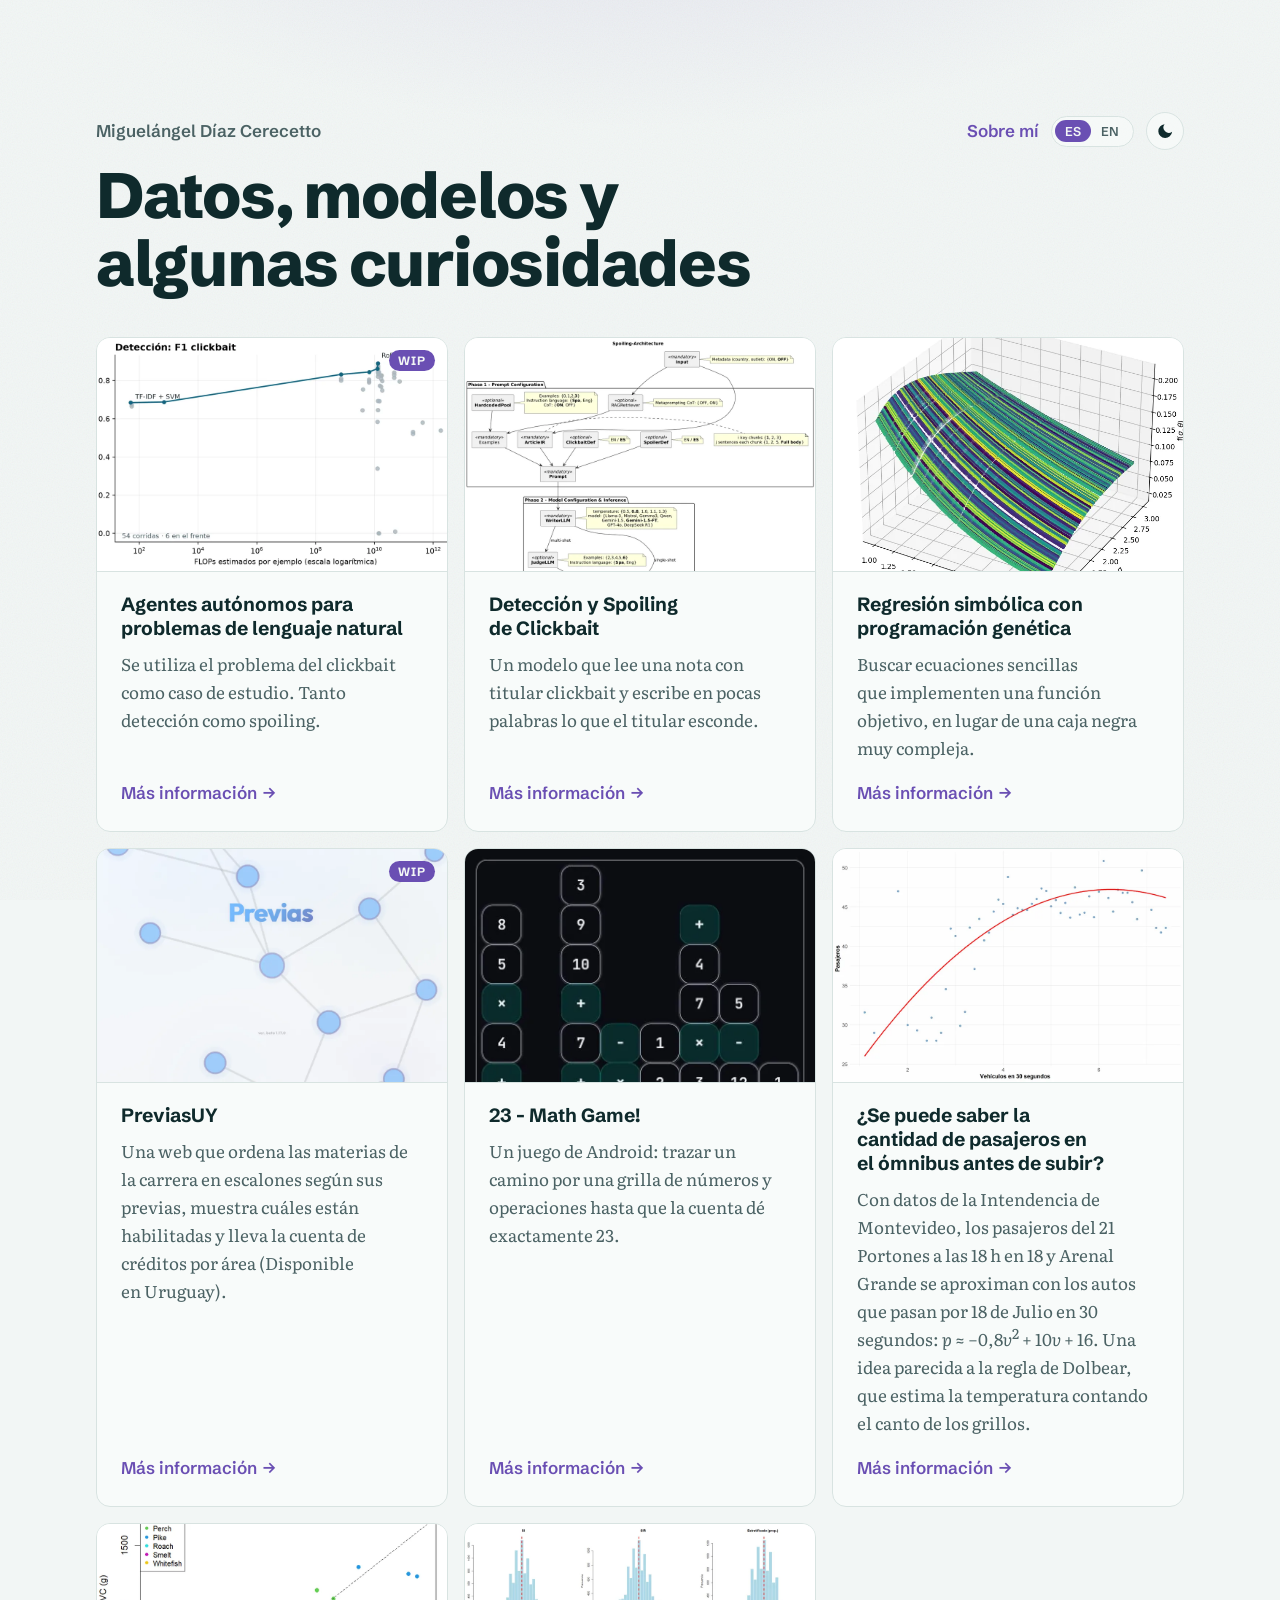
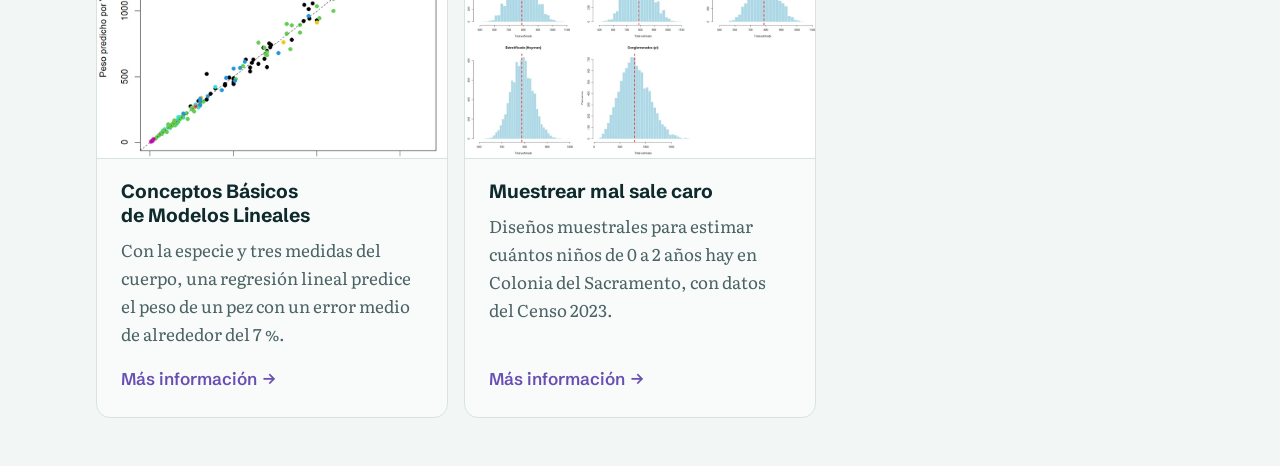
==== commit f69f0b06: "mejoras de UI" ====
--- a/index.html
+++ b/index.html
@@ -7,6 +7,7 @@
   <link rel="preconnect" href="https://fonts.googleapis.com">
   <link rel="preconnect" href="https://fonts.gstatic.com" crossorigin>
   <link rel="stylesheet" href="https://fonts.googleapis.com/css2?family=Literata:ital,opsz,wght@0,7..72,400..700;1,7..72,400..700&family=Schibsted+Grotesk:wght@400..900&display=swap">
+  <link rel="alternate" hreflang="en" href="en/index.html">
   <link rel="stylesheet" href="styles.css">
   <script src="tema.js"></script>
 </head>
@@ -16,6 +17,7 @@
       <p class="autor">Miguelángel Díaz Cerecetto</p>
       <div class="acciones">
         <a href="sobre_mi.html">Sobre mí</a>
+        <div class="idioma" role="group" aria-label="Idioma / Language"><a href="index.html" lang="es" hreflang="es" aria-current="page">ES</a><a href="en/index.html" lang="en" hreflang="en">EN</a></div>
         <button class="cambiar-tema" type="button" aria-label="Cambiar tema"><svg class="icono-luna" viewBox="0 0 24 24" aria-hidden="true"><path d="M21 12.8A9 9 0 1 1 11.2 3a7 7 0 0 0 9.8 9.8z"/></svg><svg class="icono-sol" viewBox="0 0 24 24" aria-hidden="true"><circle cx="12" cy="12" r="4.2"/><path d="M12 2v2.2M12 19.8V22M4.9 4.9l1.6 1.6M17.5 17.5l1.6 1.6M2 12h2.2M19.8 12H22M4.9 19.1l1.6-1.6M17.5 6.5l1.6-1.6"/></svg></button>
       </div>
     </nav>
--- a/styles.css
+++ b/styles.css
@@ -91,16 +91,59 @@
 
 .barra {
   display: flex;
+  flex-wrap: wrap;
   justify-content: space-between;
   align-items: center;
-  gap: 1rem;
+  gap: 0.6rem 1rem;
   margin-bottom: 0.75rem;
+}
+
+.barra .autor {
+  white-space: nowrap;
 }
 
 .acciones {
   display: flex;
+  flex: none;
   align-items: center;
-  gap: 1rem;
+  gap: 0.75rem;
+}
+
+/* Selector de idioma: dos segmentos, el actual relleno */
+
+.idioma {
+  display: flex;
+  padding: 0.2rem;
+  font-family: var(--fuente-titulos);
+  font-size: 0.8rem;
+  font-weight: 700;
+  letter-spacing: 0.04em;
+  background: color-mix(in oklab, var(--tarjeta) 70%, transparent);
+  border: 1px solid var(--linea);
+  border-radius: 999px;
+}
+
+.idioma a {
+  padding: 0.3rem 0.6rem;
+  line-height: 1;
+  color: var(--texto-suave);
+  text-decoration: none;
+  border-radius: 999px;
+  transition: color 0.2s, background-color 0.2s;
+}
+
+.idioma a:hover {
+  color: var(--acento);
+}
+
+.idioma a[aria-current="page"] {
+  color: var(--fondo);
+  background: var(--acento);
+}
+
+.idioma a:focus-visible {
+  outline: 2px solid var(--acento);
+  outline-offset: 2px;
 }
 
 .cambiar-tema {
